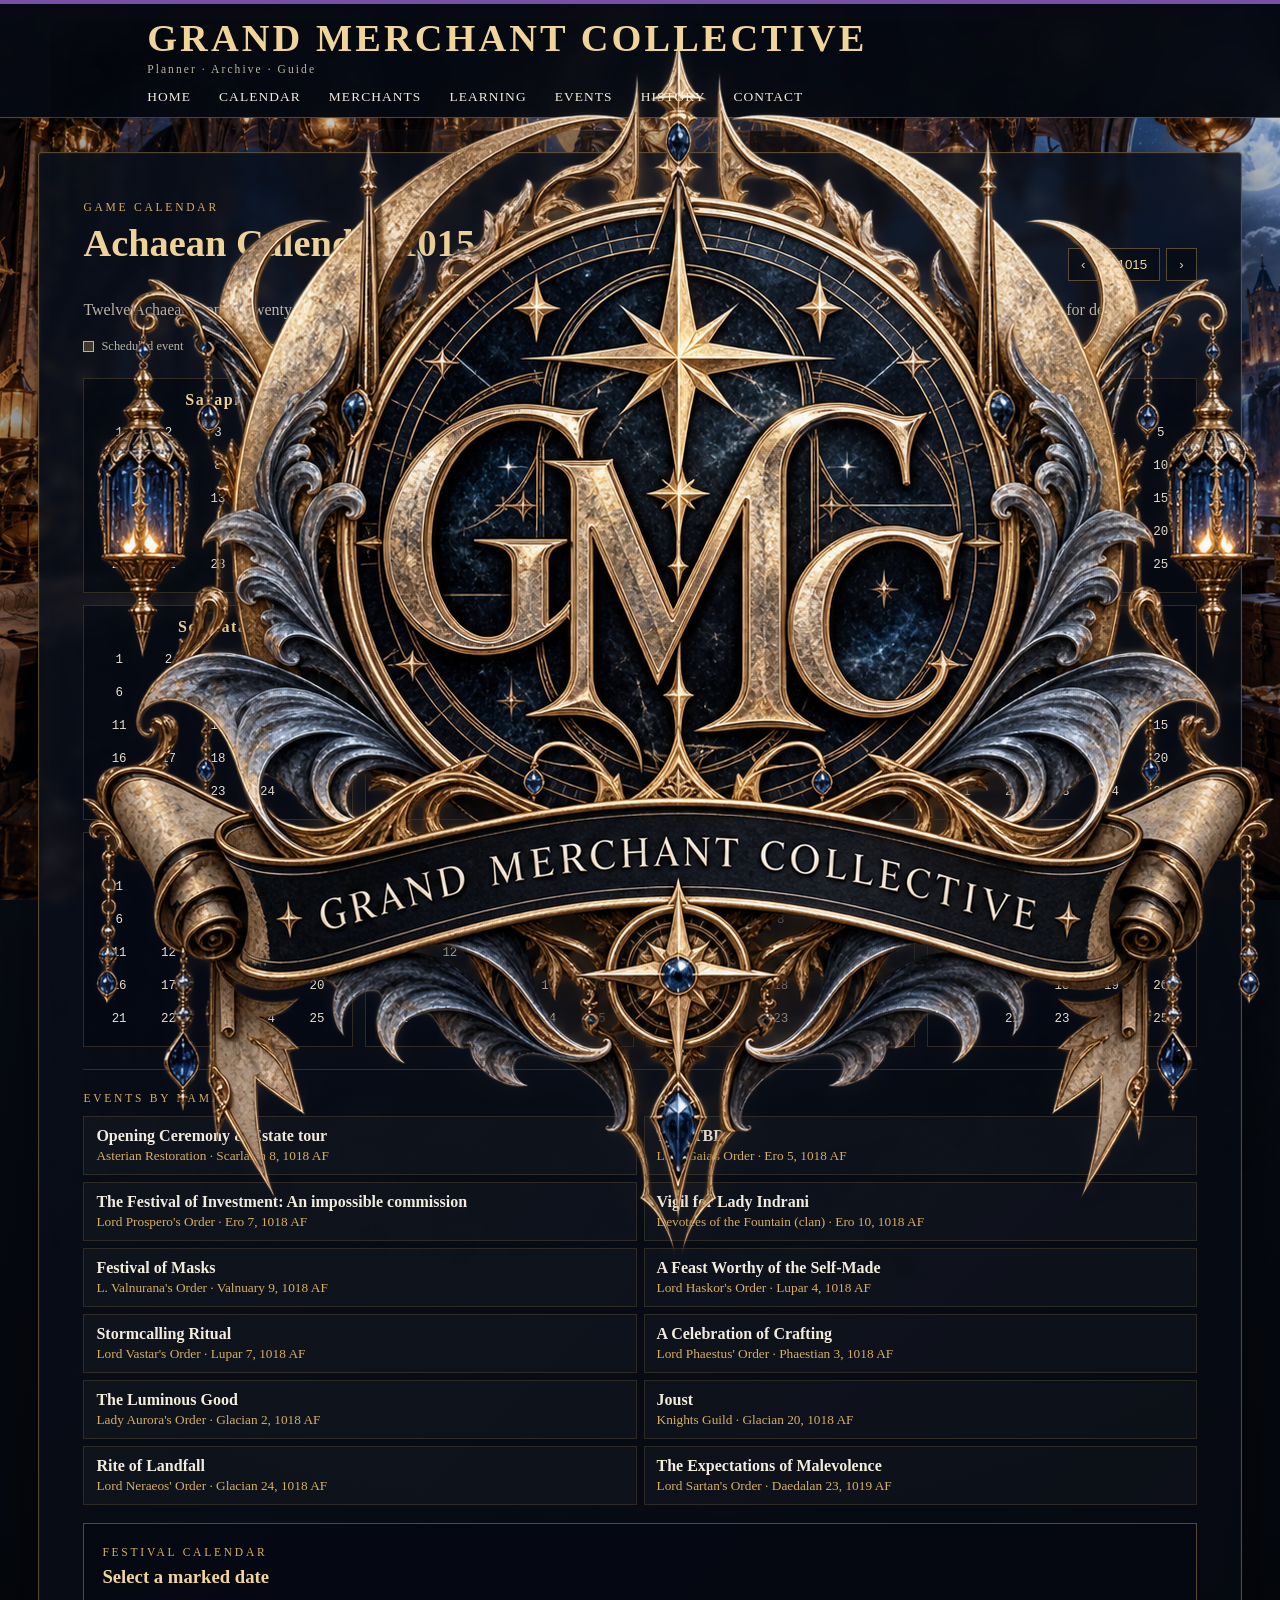
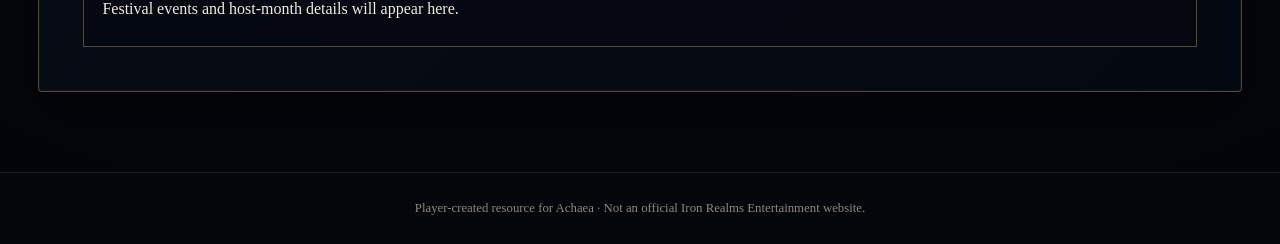
==== calendar.html @ 4d0248bd "Use rendered GMC crest in Calendar masthead" ====
<!doctype html><html lang="en"><head><meta charset="utf-8"><meta name="viewport" content="width=device-width,initial-scale=1"><title>Achaean Calendar · Grand Merchant Collective</title><link rel="stylesheet" href="styles.css"></head><body><header class="site-header inner-header">
  <a class="header-crest" href="index.html" aria-label="Grand Merchant Collective home"><img src="grand-merchant-collective-crest.png" alt="Grand Merchant Collective crest"></a>
  <div class="brand"><span class="eyebrow">ACHAEA</span><h1>Grand Merchant Collective</h1><p class="page-subtitle">Planner · Archive · Guide</p></div>
  <nav><a href="index.html">Home</a><a href="calendar.html">Calendar</a><a href="merchants.html">Merchants</a><a href="index.html#learning">Learning</a><a href="index.html#events">Events</a><a href="index.html#history">History</a><a href="index.html#contact">Contact</a></nav>
</header><main><section id="calendar" class="panel section calendar-section">
 <div class="section-head">
  <div><span class="kicker">Game Calendar</span><h2>Achaean Calendar <span id="yearLabel">1015 AF</span></h2></div>
  <div class="year-controls"><button id="prevYear">‹</button><button id="todayYear">1015</button><button id="nextYear">›</button></div>
 </div>
 <p class="lede">Twelve Achaean months, twenty-five days each. Asterian Festival dates supplied from the public festival calendar are marked below. Click a marked day for details.</p>
 <div class="calendar-legend"><span><i class="legend-dot scheduled"></i> Scheduled event</span><span><i class="legend-dot host"></i> Festival host period</span></div><div id="calendarGrid" class="calendar-grid"></div><div class="event-index-wrap"><span class="kicker">Events by Name</span><div id="eventIndex" class="event-index"></div></div><div id="calendarDetails" class="calendar-details"><span class="kicker">Festival Calendar</span><h3>Select a marked date</h3><p>Festival events and host-month details will appear here.</p></div>
</section></main><footer>Player-created resource for Achaea · Not an official Iron Realms Entertainment website.</footer><script src="app.js"></script></body></html>
---- styles.css ----
:root{--ink:#070b12;--panel:rgba(6,10,18,.79);--panel2:rgba(10,16,28,.88);--gold:#d9ae62;--gold2:#f0d49a;--ivory:#f3ecdd;--muted:#bdb5a6;--line:rgba(217,174,98,.38)}
*{box-sizing:border-box}html{scroll-behavior:smooth}body{margin:0;color:var(--ivory);font-family:Georgia,"Times New Roman",serif;background:#050911 radial-gradient(circle at 50% 12%,#17284a 0,#070b12 55%,#03050a 100%);min-height:100vh}
body:before{content:"";position:fixed;inset:0;background:linear-gradient(rgba(2,5,10,.16),rgba(2,5,10,.54)),url("Prospero-shrine.png") center/cover no-repeat;z-index:-2}
.site-header{position:sticky;top:0;z-index:20;padding:20px clamp(18px,5vw,72px) 12px;background:linear-gradient(#060a12f2,#060a12d9);border-bottom:1px solid var(--line);backdrop-filter:blur(10px)}
.brand{text-align:center}.brand h1{margin:2px 0;color:var(--gold2);font-size:clamp(1.7rem,4vw,3rem);letter-spacing:.08em;text-transform:uppercase}.brand p{margin:0;color:var(--muted);letter-spacing:.18em}.eyebrow,.kicker{color:var(--gold);font-size:.72rem;letter-spacing:.24em;text-transform:uppercase}
nav{display:flex;justify-content:center;gap:clamp(10px,2.2vw,28px);flex-wrap:wrap;margin-top:16px}nav a{color:var(--ivory);text-decoration:none;font-size:.84rem;letter-spacing:.08em;text-transform:uppercase}nav a:hover{color:var(--gold2)}
main{width:min(1380px,94vw);margin:34px auto 80px}.hero,.two-col{display:grid;grid-template-columns:1.5fr .8fr;gap:22px;margin-bottom:22px}.two-col{grid-template-columns:1fr 1fr}
.panel{background:linear-gradient(135deg,var(--panel2),var(--panel));border:1px solid var(--line);box-shadow:0 20px 60px #0008,inset 0 0 0 1px #ffffff08;backdrop-filter:blur(5px);border-radius:4px}
.intro,.now,.section{padding:clamp(22px,4vw,44px)}h2{font-size:clamp(1.65rem,3vw,2.5rem);color:var(--gold2);margin:.35rem 0 1rem}h3{color:var(--gold2)}p{line-height:1.65}.lede,.note,.now small{color:var(--muted)}.actions{display:flex;gap:12px;flex-wrap:wrap;margin-top:24px}.button{padding:11px 17px;border:1px solid var(--gold);background:#b9893e22;color:var(--gold2);text-decoration:none;text-transform:uppercase;font-size:.75rem;letter-spacing:.12em}.button.ghost{background:transparent}.moon{display:flex;gap:10px;align-items:center;color:var(--gold2);font-size:1.25rem;margin:18px 0}
.section{margin-bottom:22px}.section-head{display:flex;align-items:end;justify-content:space-between;gap:20px}.year-controls{display:flex;gap:6px}.year-controls button{background:#080e18;border:1px solid var(--line);color:var(--gold2);padding:8px 12px;cursor:pointer}
.calendar-grid{display:grid;grid-template-columns:repeat(4,1fr);gap:12px;margin-top:24px}.month{background:#050912b8;border:1px solid #d9ae6233;padding:12px}.month h3{text-align:center;margin:0 0 10px;font-size:1rem;letter-spacing:.1em}.days{display:grid;grid-template-columns:repeat(5,1fr);gap:4px}.day{display:grid;place-items:center;min-height:29px;border:1px solid transparent;color:#e8e0d0;font-family:Consolas,monospace;font-size:.78rem}.day:hover{border-color:var(--line);background:#d9ae6215}
.link-grid,.scroll-groups{display:grid;grid-template-columns:repeat(2,1fr);gap:8px}.link-grid span,.scroll-groups span{padding:10px;border-left:2px solid var(--gold);background:#ffffff07}
.event-card{border-left:2px solid var(--gold);padding:12px 14px;background:#ffffff07;margin:10px 0}.event-card strong,.event-card span{display:block}.event-card span{color:var(--gold);font-size:.85rem;margin-top:4px}.event-card.muted{opacity:.7}
.member-placeholder{display:flex;gap:20px;align-items:center;margin-top:22px}.portrait-placeholder,.merchant-portrait{width:120px;aspect-ratio:1;border:1px solid var(--line);background:#03060c}.merchant-portrait{object-fit:cover;object-position:center top;display:block}.contact{text-align:center}footer{text-align:center;padding:28px;color:#8f897d;background:#03060b;border-top:1px solid #d9ae6222;font-size:.8rem}
@media(max-width:900px){.hero,.two-col{grid-template-columns:1fr}.calendar-grid{grid-template-columns:repeat(2,1fr)}.site-header{position:relative}}
@media(max-width:560px){.calendar-grid{grid-template-columns:1fr}.link-grid,.scroll-groups{grid-template-columns:1fr}.member-placeholder{align-items:flex-start}.brand h1{letter-spacing:.03em}}

.time-stack{display:grid;gap:8px;margin:16px 0}.time-stack div{display:flex;justify-content:space-between;gap:18px;border-bottom:1px solid #d9ae6224;padding:7px 0}.time-stack span,.timezone-label{color:var(--muted);font-size:.76rem;letter-spacing:.08em;text-transform:uppercase}.time-stack strong{font-family:Consolas,monospace;color:var(--gold2);font-size:.88rem}.timezone-label{display:block;margin:14px 0 6px}.now select{width:100%;padding:10px 12px;background:#080e18;color:var(--ivory);border:1px solid var(--line);font:inherit}.month-link{display:flex;justify-content:space-between;gap:12px;align-items:center;margin:14px 0;padding:12px 14px;border:1px solid var(--line);background:#d9ae620c;color:var(--ivory);text-decoration:none}.month-link strong{color:var(--gold2)}.calendar-section{scroll-margin-top:170px}

.day.event-day{border-color:var(--gold);background:#d9ae6226;color:var(--gold2);cursor:pointer;font-weight:700}.day.host-day{box-shadow:inset 0 -2px 0 #d9ae6270}.day.event-day:hover,.day.event-day:focus{background:#d9ae6242;outline:none}.calendar-details{margin-top:18px;padding:18px;border:1px solid var(--line);background:#050912d9}.calendar-details h3{margin:.35rem 0 .55rem}.calendar-details p{margin:.35rem 0}.calendar-details .detail-date{color:var(--gold);font-size:.85rem;letter-spacing:.06em}.calendar-details ul{margin:.7rem 0 0;padding-left:20px;line-height:1.6}

.mini-calendar-link{padding:9px 11px;justify-content:flex-start;gap:14px}.mini-month{width:76px;min-width:76px;border:1px solid var(--line);background:#050912;display:grid;grid-template-columns:1fr 1fr;overflow:hidden}.mini-month b{grid-column:1/-1;background:#d9ae6222;color:var(--gold2);font-size:.62rem;letter-spacing:.1em;text-align:center;padding:4px}.mini-month i{font-style:normal;font:700 1.35rem/1.7 Georgia,serif;text-align:center;color:var(--ivory)}.mini-month em{font-style:normal;font-size:.55rem;color:var(--muted);align-self:center}.calendar-legend{display:flex;gap:18px;flex-wrap:wrap;margin-top:16px;color:var(--muted);font-size:.78rem}.calendar-legend span{display:flex;align-items:center;gap:7px}.legend-dot{width:11px;height:11px;border:1px solid var(--line);display:inline-block}.legend-dot.scheduled{background:#d9ae6242;border-color:var(--gold)}.legend-dot.host{border-bottom:3px solid #d9ae62}
.day.event-day{position:relative}.day.event-day:after{content:"";position:absolute;right:2px;top:2px;width:5px;height:5px;border-radius:50%;background:var(--gold2)}

.event-index-wrap{margin-top:22px;padding-top:18px;border-top:1px solid #d9ae6233}.event-index{display:grid;grid-template-columns:repeat(2,minmax(0,1fr));gap:7px;margin-top:10px}.event-index button{appearance:none;text-align:left;background:#ffffff07;border:1px solid #d9ae6228;color:var(--ivory);padding:10px 12px;font:inherit;cursor:pointer}.event-index button:hover,.event-index button:focus{border-color:var(--gold);background:#d9ae6218;outline:none}.event-index small{display:block;color:var(--gold);margin-top:3px}.day.selected-day{outline:2px solid var(--gold2);outline-offset:1px;background:#d9ae6250}@media(max-width:560px){.event-index{grid-template-columns:1fr}}

.merchant-roster{display:grid;grid-template-columns:repeat(3,minmax(0,1fr));gap:7px 18px;margin-top:16px}.merchant-name{padding:7px 0;border-bottom:1px solid #d9ae621f;color:var(--ivory)}@media(max-width:760px){.merchant-roster{grid-template-columns:repeat(2,minmax(0,1fr))}}@media(max-width:480px){.merchant-roster{grid-template-columns:1fr}}

.merchant-directory{display:grid;grid-template-columns:repeat(2,minmax(0,1fr));gap:14px 18px;margin-top:18px}.merchant-card{display:grid;grid-template-columns:76px 1fr;align-items:center;gap:14px;min-height:92px;padding:8px;border:1px solid #d9ae6228;background:#05091280}.merchant-card img,.headshot-placeholder{width:76px;height:76px;object-fit:cover;border:1px solid #d9ae6255;background:#0a0f19}.headshot-placeholder{display:grid;place-items:center}.headshot-placeholder span{font-size:.62rem;letter-spacing:.08em;text-transform:uppercase;color:var(--muted)}.merchant-card h3{margin:0;font-size:1rem;font-weight:500;color:var(--ivory)}@media(max-width:650px){.merchant-directory{grid-template-columns:1fr}}

.home-icon-link{display:flex;align-items:center;gap:14px;margin-top:14px;padding:10px 12px;border:1px solid var(--line);background:#050912a8;color:var(--ivory);text-decoration:none}.home-icon-link:hover,.home-icon-link:focus{border-color:var(--gold);background:#d9ae6214;outline:none}.home-icon-link>span:last-child{display:grid;gap:2px}.home-icon-link strong{color:var(--gold2);font-family:Georgia,serif}.home-icon-link small{color:var(--muted)}.calendar-glyph{width:48px;height:48px;display:grid;place-items:center;border:1px solid var(--gold);position:relative;font-family:Georgia,serif;font-size:1.35rem}.calendar-glyph b{position:absolute;left:0;right:0;top:0;height:10px;border-bottom:1px solid var(--gold);background:#d9ae6220}.calendar-glyph i{font-style:normal;padding-top:7px}.merchant-crest{width:48px;height:48px;display:grid;place-items:center;border:1px solid var(--gold);clip-path:polygon(50% 0,92% 18%,84% 74%,50% 100%,16% 74%,8% 18%);font:700 .68rem Georgia,serif;color:var(--gold2);letter-spacing:.06em}

/* Shared stationary site masthead */
.site-header{position:sticky;top:0;z-index:100;min-height:154px;display:grid;grid-template-columns:110px 1fr 110px;grid-template-areas:"crest brand spacer" "nav nav nav";align-items:center;padding:12px clamp(18px,4vw,64px) 10px;background:#060a12f5;border-top:4px solid #7650a6;border-bottom:1px solid var(--line);backdrop-filter:blur(12px)}
.header-crest{grid-area:crest;width:94px;height:94px;display:grid;place-items:center;text-decoration:none;justify-self:start}.header-crest .merchant-crest{width:86px;height:86px;font-size:.9rem}
.site-header .brand{grid-area:brand}.site-header nav{grid-area:nav;margin-top:8px}
@media(max-width:700px){.site-header{position:sticky;grid-template-columns:64px 1fr;grid-template-areas:"crest brand" "nav nav";min-height:auto;padding:8px 12px}.header-crest{width:58px;height:58px}.header-crest .merchant-crest{width:54px;height:54px}.brand h1{font-size:clamp(1.15rem,5vw,1.7rem)}.brand p{font-size:.7rem}.site-header nav{gap:8px 14px;max-height:58px;overflow:auto}}

/* Landing page is intentionally cinematic; inner pages use the compact crest masthead. */
.landing-header{position:relative;z-index:20;min-height:420px;padding:44px clamp(22px,6vw,90px) 24px;display:flex;flex-direction:column;justify-content:flex-end;background:linear-gradient(90deg,#030711d9 0%,#07101db8 44%,#07101d45 75%),url("grand-merchant-collective-hero.png") center/cover no-repeat;border-top:4px solid #7650a6;border-bottom:1px solid var(--line)}
.landing-identity{max-width:720px;margin-left:auto;margin-right:auto;text-align:center;padding:24px 32px;background:#04091499;border:1px solid #d9ae6230;backdrop-filter:blur(3px)}
.landing-identity h1{margin:.15rem 0;color:var(--gold2);font-size:clamp(2.2rem,5vw,4.7rem);line-height:.95;letter-spacing:.075em;text-transform:uppercase}.landing-identity p{margin:.7rem 0 0;color:var(--muted);letter-spacing:.2em}
.landing-header nav{margin-top:26px;padding:12px;background:#030711c9;border-top:1px solid #d9ae6230;border-bottom:1px solid #d9ae6230}
.inner-header{grid-template-columns:96px minmax(0,1fr);grid-template-areas:"crest brand" "crest nav";min-height:118px;padding:10px clamp(18px,4vw,64px)}
.inner-header .header-crest{width:82px;height:82px}.inner-header .header-crest .merchant-crest{width:76px;height:76px}.inner-header .brand{text-align:left}.inner-header .brand h1{font-size:clamp(1.55rem,3vw,2.45rem);margin:0}.inner-header .brand .eyebrow{display:none}.inner-header .page-subtitle{font-size:.72rem}.inner-header nav{justify-content:flex-start;margin-top:7px}
@media(max-width:700px){.landing-header{min-height:330px;padding:24px 14px 16px}.landing-identity{padding:18px 14px}.landing-header nav{gap:8px 14px}.inner-header{grid-template-columns:62px 1fr;grid-template-areas:"crest brand" "nav nav"}.inner-header .header-crest{width:58px;height:58px}.inner-header .header-crest .merchant-crest{width:54px;height:54px}.inner-header .brand h1{font-size:1.25rem}}
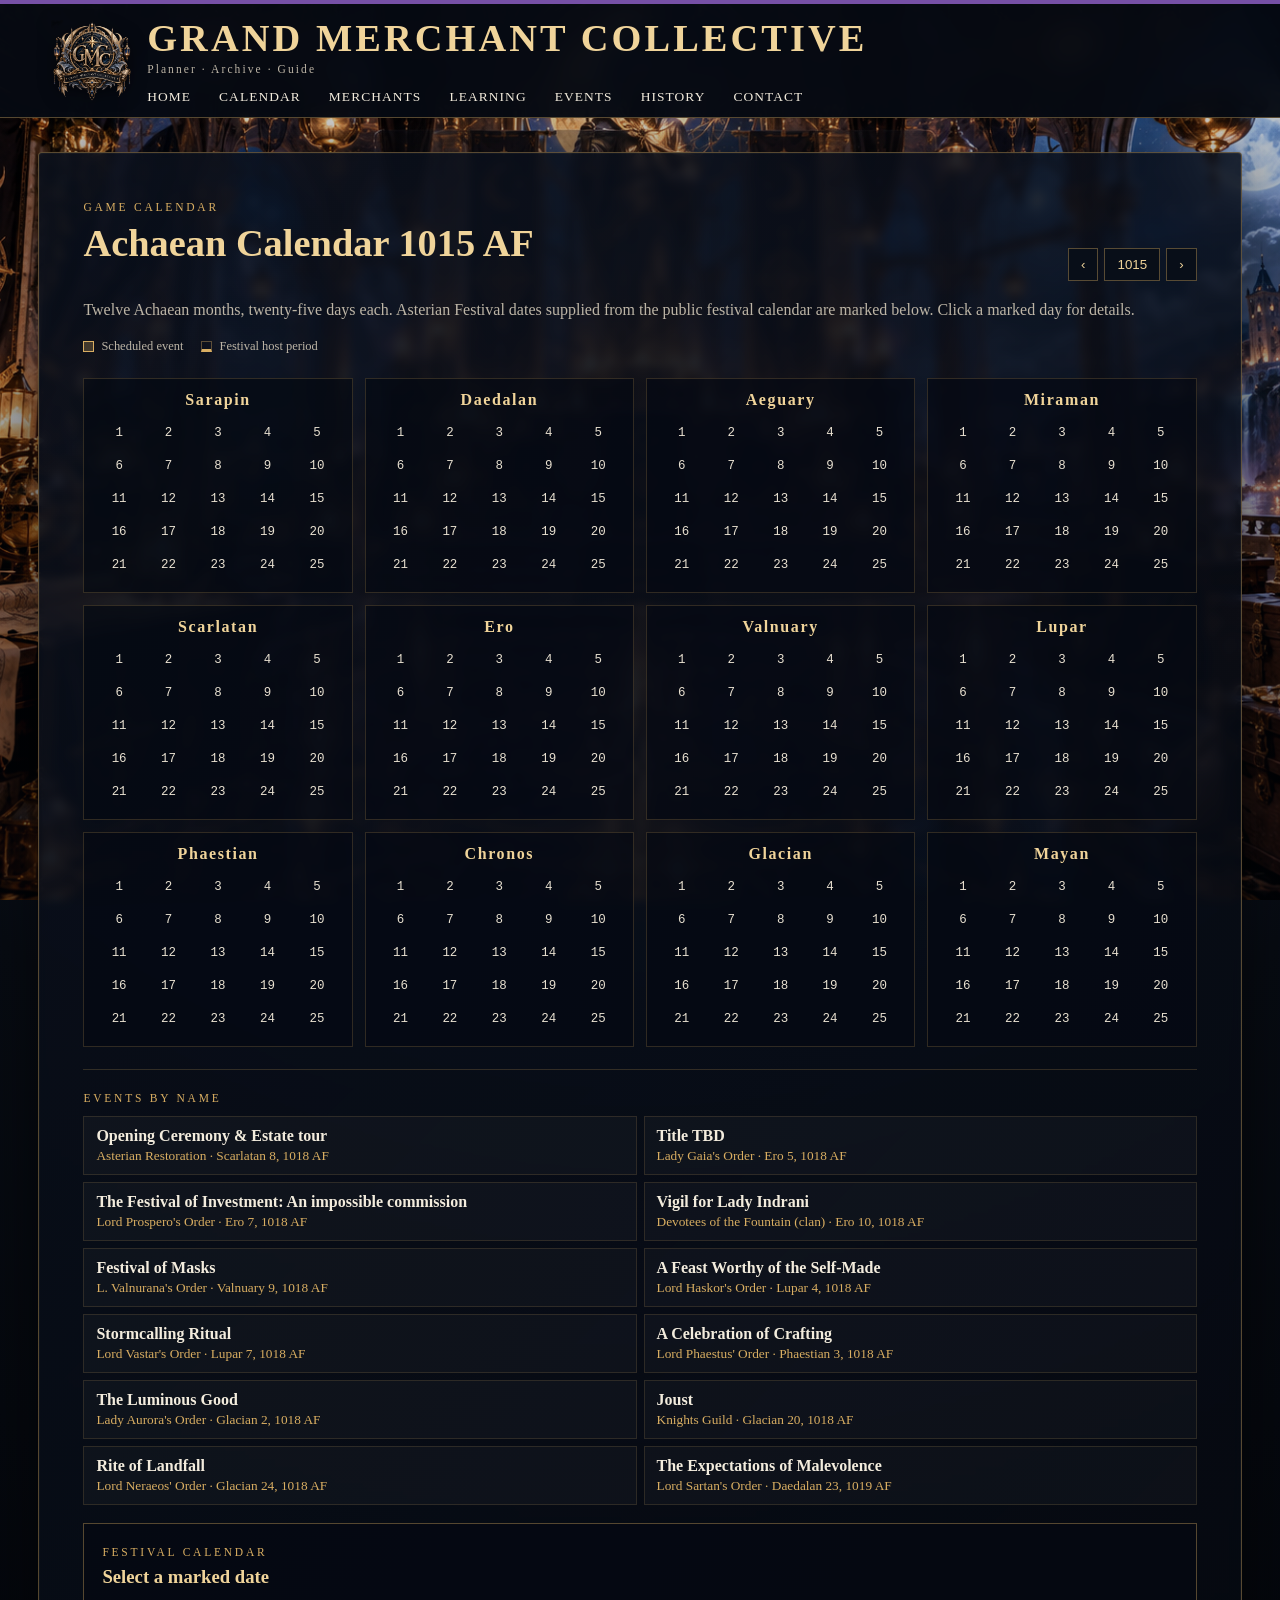
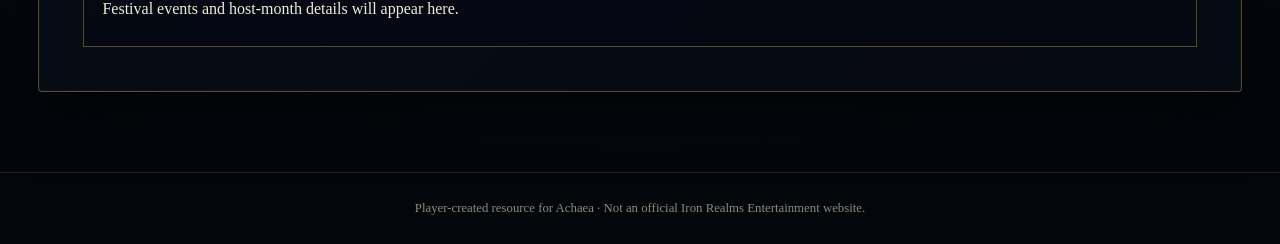
==== commit 82f418b7: "Link calendar navigation to history" ====
--- a/calendar.html
+++ b/calendar.html
@@ -1,7 +1,7 @@
 <!doctype html><html lang="en"><head><meta charset="utf-8"><meta name="viewport" content="width=device-width,initial-scale=1"><title>Achaean Calendar · Grand Merchant Collective</title><link rel="stylesheet" href="styles.css"></head><body><header class="site-header inner-header">
   <a class="header-crest" href="index.html" aria-label="Grand Merchant Collective home"><img src="grand-merchant-collective-crest.png" alt="Grand Merchant Collective crest"></a>
   <div class="brand"><span class="eyebrow">ACHAEA</span><h1>Grand Merchant Collective</h1><p class="page-subtitle">Planner · Archive · Guide</p></div>
-  <nav><a href="index.html">Home</a><a href="calendar.html">Calendar</a><a href="merchants.html">Merchants</a><a href="index.html#learning">Learning</a><a href="index.html#events">Events</a><a href="index.html#history">History</a><a href="index.html#contact">Contact</a></nav>
+  <nav><a href="index.html">Home</a><a href="calendar.html">Calendar</a><a href="merchants.html">Merchants</a><a href="index.html#learning">Learning</a><a href="index.html#events">Events</a><a href="history.html">History</a><a href="index.html#contact">Contact</a></nav>
 </header><main><section id="calendar" class="panel section calendar-section">
  <div class="section-head">
   <div><span class="kicker">Game Calendar</span><h2>Achaean Calendar <span id="yearLabel">1015 AF</span></h2></div>
--- a/styles.css
+++ b/styles.css
@@ -44,3 +44,47 @@
 .inner-header{grid-template-columns:96px minmax(0,1fr);grid-template-areas:"crest brand" "crest nav";min-height:118px;padding:10px clamp(18px,4vw,64px)}
 .inner-header .header-crest{width:82px;height:82px}.inner-header .header-crest .merchant-crest{width:76px;height:76px}.inner-header .brand{text-align:left}.inner-header .brand h1{font-size:clamp(1.55rem,3vw,2.45rem);margin:0}.inner-header .brand .eyebrow{display:none}.inner-header .page-subtitle{font-size:.72rem}.inner-header nav{justify-content:flex-start;margin-top:7px}
 @media(max-width:700px){.landing-header{min-height:330px;padding:24px 14px 16px}.landing-identity{padding:18px 14px}.landing-header nav{gap:8px 14px}.inner-header{grid-template-columns:62px 1fr;grid-template-areas:"crest brand" "nav nav"}.inner-header .header-crest{width:58px;height:58px}.inner-header .header-crest .merchant-crest{width:54px;height:54px}.inner-header .brand h1{font-size:1.25rem}}
+
+.header-crest img{display:block;width:100%;height:100%;object-fit:contain;filter:drop-shadow(0 2px 8px #0009)}
+.inner-header .header-crest{overflow:visible}
+
+/* Exact rendered landing artwork: no duplicate title or dark overlay. */
+.landing-header{position:relative;z-index:20;min-height:0;padding:0;display:block;background:#030711;border:0}
+.landing-art{position:relative;width:100%;max-width:1680px;margin:0 auto}
+.landing-art>img{display:block;width:100%;height:auto}
+.landing-hotspots{position:absolute;left:3.7%;right:3.7%;bottom:4.5%;height:19.5%;display:grid;grid-template-columns:repeat(6,1fr);gap:1.1%;margin:0;padding:0;background:none;border:0}
+.landing-hotspots a{display:block;width:100%;height:100%;border:1px solid transparent;text-decoration:none}
+.landing-hotspots a:hover,.landing-hotspots a:focus{border-color:#f0d49a99;background:#d9ae620d;outline:none;box-shadow:inset 0 0 22px #d9ae6214}
+@media(max-width:700px){.landing-header{padding:0;min-height:0}.landing-hotspots{left:3.5%;right:3.5%;bottom:4%;height:20%;gap:.7%}}
+
+
+/* Prospero's Crucible event planner */
+.crucible-page{width:min(1220px,94vw)}
+.crucible-hero{padding:clamp(28px,5vw,58px);text-align:center;overflow:hidden;position:relative}
+.crucible-hero:before{content:"";position:absolute;inset:0;background:radial-gradient(circle at 50% 0,#d9ae621b,transparent 55%);pointer-events:none}
+.crucible-hero>*{position:relative}.crucible-hero h2{font-size:clamp(2.6rem,7vw,5.6rem);line-height:.9;letter-spacing:.055em;text-transform:uppercase;margin:.3rem 0;color:var(--gold2)}
+.crucible-subtitle{text-transform:uppercase;letter-spacing:.22em;color:var(--gold);font-size:.85rem}.crucible-motto{display:flex;justify-content:center;align-items:center;gap:12px;flex-wrap:wrap;margin:22px 0;text-transform:uppercase;letter-spacing:.16em}.crucible-motto i{font-style:normal;color:var(--gold)}
+.status-row{display:flex;justify-content:center;gap:8px;flex-wrap:wrap;margin-top:22px}.status{display:inline-block;padding:5px 9px;border:1px solid var(--line);font-size:.66rem;letter-spacing:.09em;text-transform:uppercase}.status.confirmed{color:#f0d49a;background:#d9ae6214}.status.planning{color:#ddd3be;background:#ffffff08}.status.future{color:#aaa293;background:#050912}
+.crucible-current,.trade-row{display:grid;grid-template-columns:minmax(220px,.72fr) minmax(0,1.28fr);gap:18px;align-items:stretch;margin:22px 0}.trade-row:nth-of-type(even){grid-template-columns:minmax(0,1.28fr) minmax(220px,.72fr)}
+.trade-banner,.trade-detail{border:1px solid var(--line);background:linear-gradient(135deg,#0a111eeb,#050912e8);min-width:0}
+.trade-banner{display:flex;align-items:center;gap:20px;padding:24px;position:relative;overflow:hidden}.trade-banner:after{content:"";position:absolute;inset:0;background:linear-gradient(135deg,#d9ae6212,transparent 62%);pointer-events:none}.trade-emblem{width:88px;height:110px;display:grid;place-items:center;flex:0 0 auto;border:1px solid #f0d49a70;background:#6d1c1c;color:#f4d792;font-size:2.5rem;clip-path:polygon(10% 0,90% 0,90% 78%,50% 100%,10% 78%);box-shadow:inset 0 0 0 5px #0002}.beverages .trade-emblem{background:#0b5c61}.tailoring .trade-emblem{background:#163f78}.jewellery .trade-emblem{background:#473466}.furnishing .trade-emblem{background:#6b3b19}.artistry .trade-emblem{background:#14516b}.trade-name{display:grid;gap:4px;position:relative}.trade-name span{font-size:.68rem;letter-spacing:.16em;text-transform:uppercase;color:var(--muted)}.trade-name strong{font-size:clamp(1.45rem,3vw,2.35rem);color:var(--gold2);text-transform:uppercase;letter-spacing:.04em}
+.trade-detail{padding:clamp(20px,4vw,34px)}.trade-detail h3{font-size:clamp(1.4rem,2.6vw,2rem);margin:.55rem 0;color:var(--gold2)}.trade-detail p{margin:.6rem 0}.course-strip,.category-chips{display:flex;gap:8px;flex-wrap:wrap;margin:14px 0}.course-strip span,.category-chips span{padding:7px 11px;border:1px solid #d9ae6240;background:#d9ae620b;color:var(--gold2);font-size:.8rem}.mini-grid{display:grid;grid-template-columns:1fr 1fr;gap:12px;margin-top:18px}.mini-grid>div{border-top:1px solid var(--line);padding-top:12px}.mini-grid small,.golden-prize small{display:block;color:var(--muted);text-transform:uppercase;letter-spacing:.1em}.mini-grid strong{display:block;color:var(--gold2);margin:.35rem 0}
+.crucible-divider{display:flex;align-items:center;gap:18px;margin:34px 0;color:var(--gold2);text-transform:uppercase;letter-spacing:.16em}.crucible-divider:before,.crucible-divider:after{content:"";height:1px;background:var(--line);flex:1}
+.crucible-support{margin-top:34px}.golden-table-card{border-color:#d9ae6275}.golden-prize{padding:18px;margin:18px 0;border:1px solid var(--gold);background:#d9ae620c;text-align:center}.golden-prize strong{display:block;color:var(--gold2);font-size:1.55rem;margin-top:4px;text-transform:uppercase;letter-spacing:.06em}
+.planner-board{margin-top:0}.planner-grid{display:grid;grid-template-columns:repeat(4,1fr);gap:12px;margin-top:18px}.planner-grid>div{padding:18px;background:#050912a8;border:1px solid #d9ae622b}.planner-grid b{width:32px;height:32px;display:grid;place-items:center;border:1px solid var(--gold);color:var(--gold2);margin-bottom:12px}.planner-grid strong{color:var(--gold2);font-size:1.05rem}.planner-grid p{color:var(--muted);font-size:.9rem}.planner-notes{margin-top:18px;border-top:1px solid var(--line);padding-top:10px}.planner-notes p{margin:.55rem 0}
+@media(max-width:760px){.crucible-current,.trade-row,.trade-row:nth-of-type(even){grid-template-columns:1fr}.trade-banner.right{grid-row:1}.mini-grid,.planner-grid{grid-template-columns:1fr}.trade-emblem{width:68px;height:86px;font-size:2rem}.crucible-motto{gap:8px}.crucible-page{width:min(96vw,1220px)}}
+
+
+/* News-derived Collective history */
+.history-page{width:min(1220px,94vw)}
+.history-hero{padding:clamp(28px,5vw,54px);position:relative;overflow:hidden}
+.history-hero:after{content:"";position:absolute;right:-70px;top:-90px;width:280px;height:280px;border:1px solid #d9ae6222;transform:rotate(45deg);pointer-events:none}
+.history-hero h2{max-width:900px;font-size:clamp(2rem,5vw,4rem);line-height:1.02}
+.archive-stats{display:grid;grid-template-columns:repeat(3,1fr);gap:10px;margin-top:24px}.archive-stats div{padding:16px;border:1px solid #d9ae6230;background:#0509129a}.archive-stats strong{display:block;color:var(--gold2);font-size:1.35rem}.archive-stats span{display:block;color:var(--muted);font-size:.78rem;margin-top:4px}.archive-caution{color:var(--muted);font-size:.86rem;margin-bottom:0}
+.leadership-section{margin-top:22px}.leader-line{display:grid;grid-template-columns:1fr auto 1fr auto 1fr;gap:12px;align-items:stretch}.leader-card{border:1px solid #d9ae6235;background:#050912b8;padding:18px}.leader-card h3{font-size:1.35rem;margin:.45rem 0}.leader-card p{font-size:.9rem}.leader-card small{color:var(--gold);line-height:1.45}.leader-years{color:var(--muted);font-size:.72rem;text-transform:uppercase;letter-spacing:.09em}.leader-arrow{display:grid;place-items:center;color:var(--gold);font-size:1.5rem}
+.history-key{display:flex;gap:7px;flex-wrap:wrap;margin:22px 0}.history-chip,.history-type{padding:5px 8px;border:1px solid var(--line);font-size:.65rem;letter-spacing:.08em;text-transform:uppercase}.history-chip.leadership,.history-entry.leadership .history-type{border-color:#e8c77799;color:#f0d49a}.history-chip.office,.history-entry.office .history-type{border-color:#7ea1c999;color:#b8d2ed}.history-chip.structure,.history-entry.structure .history-type{border-color:#9a8bb899;color:#c9bce0}.history-chip.place,.history-entry.place .history-type{border-color:#799c7e99;color:#b9d5bc}.history-chip.patron,.history-entry.patron .history-type{border-color:#b58c5c99;color:#e3bd86}.history-chip.event,.history-entry.event .history-type{border-color:#a7797999;color:#ddb3b3}
+.history-timeline{position:relative;margin:18px 0 34px}.history-timeline:before{content:"";position:absolute;left:128px;top:0;bottom:0;width:1px;background:linear-gradient(var(--gold),#d9ae6220)}
+.history-entry{display:grid;grid-template-columns:108px 1fr;gap:42px;position:relative;margin:0 0 16px}.history-entry:before{content:"";position:absolute;left:123px;top:29px;width:11px;height:11px;border-radius:50%;background:#080d16;border:2px solid var(--gold)}
+.history-date{padding:21px 0 0;text-align:right;color:var(--gold2);font-weight:700;letter-spacing:.04em}.history-body{padding:18px 20px;border:1px solid #d9ae622d;background:linear-gradient(135deg,#0a111eda,#050912df)}.history-body h3{margin:.55rem 0 .35rem;font-size:1.35rem}.history-body p{margin:.45rem 0;font-size:.93rem}.news-ref{margin-top:12px;color:var(--gold);font-size:.74rem;letter-spacing:.05em}
+.office-ledger,.source-ledger{margin-top:22px}.office-grid{display:grid;grid-template-columns:repeat(2,1fr);gap:12px;margin-top:18px}.office-grid>div{padding:16px;border:1px solid #d9ae6228;background:#05091299}.office-grid strong{display:block;color:var(--gold2);margin-bottom:9px}.office-grid span{display:block;color:var(--muted);font-size:.86rem;line-height:1.45;padding:4px 0;border-bottom:1px solid #ffffff0a}.coverage-ranges{display:flex;gap:8px;flex-wrap:wrap;margin-top:18px}.coverage-ranges span{padding:8px 12px;border:1px solid var(--line);color:var(--gold2);background:#050912}.coverage-ranges .coverage-gap{border-color:#8f6d6d;color:#c8aaaa}
+@media(max-width:820px){.leader-line{grid-template-columns:1fr}.leader-arrow{transform:rotate(90deg);min-height:20px}.archive-stats{grid-template-columns:1fr}.office-grid{grid-template-columns:1fr}.history-timeline:before{left:18px}.history-entry{grid-template-columns:1fr;gap:7px;padding-left:42px}.history-entry:before{left:13px;top:42px}.history-date{text-align:left;padding:0;color:var(--gold)}}
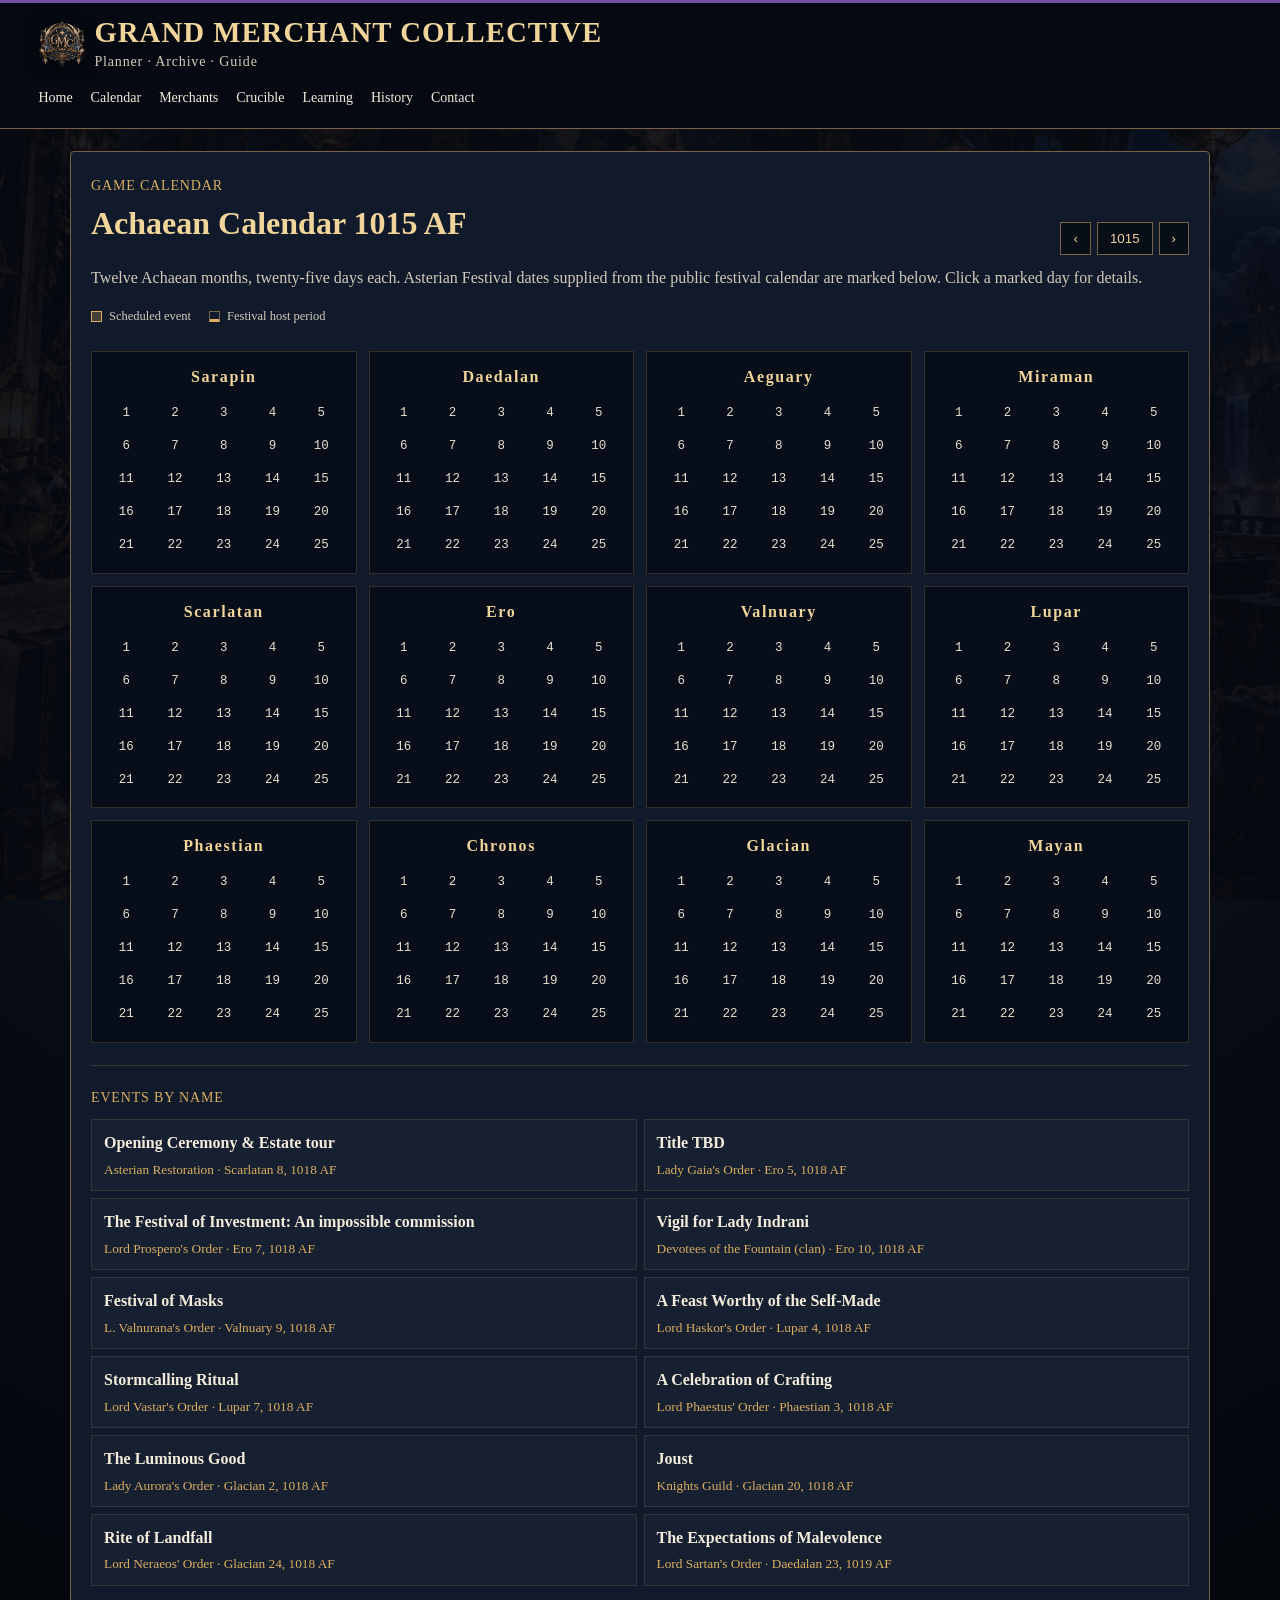
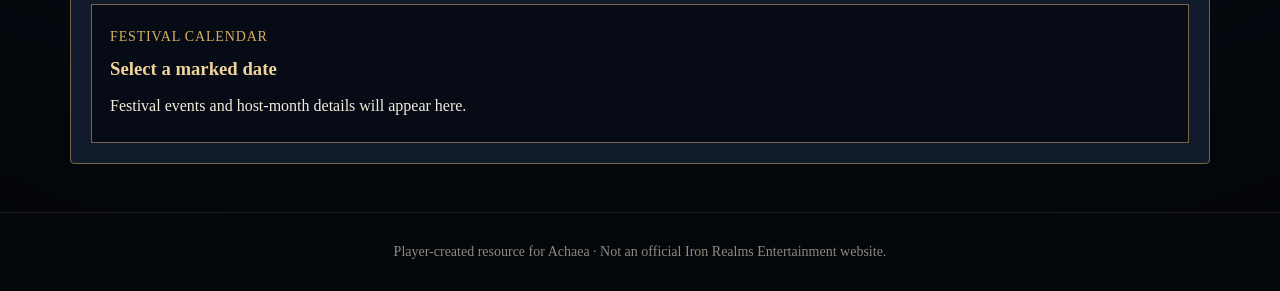
==== commit b4d06270: "Refine Merchant layout and foreground Crucible event details: calendar.html" ====
--- a/calendar.html
+++ b/calendar.html
@@ -1,7 +1,7 @@
 <!doctype html><html lang="en"><head><meta charset="utf-8"><meta name="viewport" content="width=device-width,initial-scale=1"><title>Achaean Calendar · Grand Merchant Collective</title><link rel="stylesheet" href="styles.css"></head><body><header class="site-header inner-header">
   <a class="header-crest" href="index.html" aria-label="Grand Merchant Collective home"><img src="grand-merchant-collective-crest.png" alt="Grand Merchant Collective crest"></a>
   <div class="brand"><span class="eyebrow">ACHAEA</span><h1>Grand Merchant Collective</h1><p class="page-subtitle">Planner · Archive · Guide</p></div>
-  <nav><a href="index.html">Home</a><a href="calendar.html">Calendar</a><a href="merchants.html">Merchants</a><a href="index.html#learning">Learning</a><a href="index.html#events">Events</a><a href="history.html">History</a><a href="index.html#contact">Contact</a></nav>
+  <nav aria-label="Primary navigation"><a href="index.html">Home</a><a href="calendar.html">Calendar</a><a href="merchants.html">Merchants</a><a href="crucible.html">Crucible</a><a href="index.html#learning">Learning</a><a href="history.html">History</a><a href="index.html#contact">Contact</a></nav>
 </header><main><section id="calendar" class="panel section calendar-section">
  <div class="section-head">
   <div><span class="kicker">Game Calendar</span><h2>Achaean Calendar <span id="yearLabel">1015 AF</span></h2></div>
--- a/styles.css
+++ b/styles.css
@@ -88,3 +88,55 @@
 .history-date{padding:21px 0 0;text-align:right;color:var(--gold2);font-weight:700;letter-spacing:.04em}.history-body{padding:18px 20px;border:1px solid #d9ae622d;background:linear-gradient(135deg,#0a111eda,#050912df)}.history-body h3{margin:.55rem 0 .35rem;font-size:1.35rem}.history-body p{margin:.45rem 0;font-size:.93rem}.news-ref{margin-top:12px;color:var(--gold);font-size:.74rem;letter-spacing:.05em}
 .office-ledger,.source-ledger{margin-top:22px}.office-grid{display:grid;grid-template-columns:repeat(2,1fr);gap:12px;margin-top:18px}.office-grid>div{padding:16px;border:1px solid #d9ae6228;background:#05091299}.office-grid strong{display:block;color:var(--gold2);margin-bottom:9px}.office-grid span{display:block;color:var(--muted);font-size:.86rem;line-height:1.45;padding:4px 0;border-bottom:1px solid #ffffff0a}.coverage-ranges{display:flex;gap:8px;flex-wrap:wrap;margin-top:18px}.coverage-ranges span{padding:8px 12px;border:1px solid var(--line);color:var(--gold2);background:#050912}.coverage-ranges .coverage-gap{border-color:#8f6d6d;color:#c8aaaa}
 @media(max-width:820px){.leader-line{grid-template-columns:1fr}.leader-arrow{transform:rotate(90deg);min-height:20px}.archive-stats{grid-template-columns:1fr}.office-grid{grid-template-columns:1fr}.history-timeline:before{left:18px}.history-entry{grid-template-columns:1fr;gap:7px;padding-left:42px}.history-entry:before{left:13px;top:42px}.history-date{text-align:left;padding:0;color:var(--gold)}}
+
+/* Compact Merchant working reference: gold, purple and original artwork retained. */
+:root{--panel:#0b1220;--panel2:#101a2a;--muted:#d2cbbb;--line:#756447}
+body{font-size:1rem;line-height:1.6}
+body:before{background:linear-gradient(#050911e8,#050911ef),url("Prospero-shrine.png") center/cover no-repeat}
+a{color:var(--gold2);text-underline-offset:.2em}
+:focus-visible{outline:3px solid var(--gold2);outline-offset:4px}
+.site-header.inner-header{position:relative;min-height:0;grid-template-columns:56px minmax(0,1fr);grid-template-areas:"crest brand" "nav nav";padding:12px max(3vw,16px);border-top:3px solid #7650a6}
+.inner-header .header-crest{width:48px;height:48px}
+.inner-header .brand h1{font-size:clamp(1.2rem,2.4vw,1.8rem);line-height:1.25;letter-spacing:.035em}
+.inner-header .page-subtitle{font-size:.875rem;letter-spacing:.06em}
+.site-header nav{gap:4px 18px;margin-top:8px;max-height:none;overflow:visible}
+nav a{font-size:.875rem;letter-spacing:0;text-transform:none;padding:6px 0}
+main,.crucible-page{width:min(1140px,94vw);margin:22px auto 48px}
+.panel{background:var(--panel2);box-shadow:none;backdrop-filter:none}
+.intro,.now,.section,.trade-detail{padding:20px}
+h2{font-size:clamp(1.5rem,3vw,2rem);line-height:1.25;margin:.35rem 0 .75rem}
+p{margin:.65rem 0;line-height:1.6}
+.kicker,.eyebrow,.status,.trade-name span{font-size:.875rem;letter-spacing:.06em}
+.button{display:inline-flex;align-items:center;min-height:44px;padding:8px 14px;font-size:.875rem;letter-spacing:0;text-transform:none;background:#30271b}
+.actions{margin-top:16px}
+.featured-events>article{padding:0;margin:0}
+.featured-events .event-card{padding:12px;margin:12px 0;background:#0b1220}
+.event-card span,.time-stack span,.timezone-label,.calendar-details .detail-date{font-size:1rem}
+.now small,.home-icon-link small,.headshot-placeholder span,footer{font-size:.875rem}
+.crucible-hero{text-align:left;padding:20px}
+.crucible-hero:before{display:none}
+.crucible-hero h2{font-size:clamp(1.8rem,4vw,2.8rem);line-height:1.15;letter-spacing:.02em;text-transform:none}
+.crucible-subtitle{font-size:1rem;letter-spacing:.04em}
+.crucible-motto,.status-row{justify-content:flex-start;margin:12px 0;gap:8px}
+.event-shortcuts{justify-content:flex-start;margin-top:14px;border-top:1px solid var(--line);padding-top:8px}
+.crucible-current,.trade-row,.trade-row:nth-of-type(even){grid-template-columns:180px minmax(0,1fr);gap:12px;margin:16px 0}
+.trade-row .trade-banner{grid-column:1;grid-row:1}
+.trade-row .trade-detail{grid-column:2;grid-row:1}
+.trade-banner{flex-direction:column;align-items:flex-start;justify-content:center;padding:16px;gap:12px;background:#101a2a}
+.trade-banner:after{display:none}
+.trade-emblem{width:40px;height:44px;font-size:1.4rem;clip-path:none;box-shadow:none}
+.trade-name strong{font-size:1.2rem;letter-spacing:0;text-transform:none;overflow-wrap:anywhere}
+.trade-detail h3{font-size:1.5rem}
+.status.future{color:var(--muted)}
+.course-strip span,.category-chips span,.planner-grid p{font-size:1rem}
+.crucible-divider,.crucible-support{margin:20px 0}
+.planner-grid>div{padding:14px}.planner-grid b{margin-bottom:8px}
+.merchant-directory{grid-template-columns:repeat(3,minmax(0,1fr));gap:10px}
+.merchant-card{grid-template-columns:48px minmax(0,1fr);min-height:68px;padding:10px;gap:10px}
+.merchant-card img,.headshot-placeholder{width:48px;height:48px}
+.headshot-placeholder span{font-size:.75rem;letter-spacing:0;text-transform:none}
+.merchant-card h3{line-height:1.45;overflow-wrap:anywhere}
+section[id]{scroll-margin-top:16px}
+@media(max-width:900px){.merchant-directory{grid-template-columns:repeat(2,minmax(0,1fr))}.planner-grid{grid-template-columns:repeat(2,minmax(0,1fr))}}
+@media(max-width:600px){.merchant-directory,.planner-grid{grid-template-columns:1fr}.crucible-current,.trade-row,.trade-row:nth-of-type(even){grid-template-columns:1fr}.trade-row .trade-banner,.trade-row .trade-detail{grid-column:1;grid-row:auto}.trade-row .trade-banner{grid-row:1}.trade-banner{flex-direction:row;align-items:center;justify-content:flex-start}.mini-grid{grid-template-columns:1fr}.inner-header .brand h1{font-size:1.2rem}.crucible-motto{font-size:.875rem;letter-spacing:0}}
+@media(prefers-reduced-motion:reduce){html{scroll-behavior:auto}}
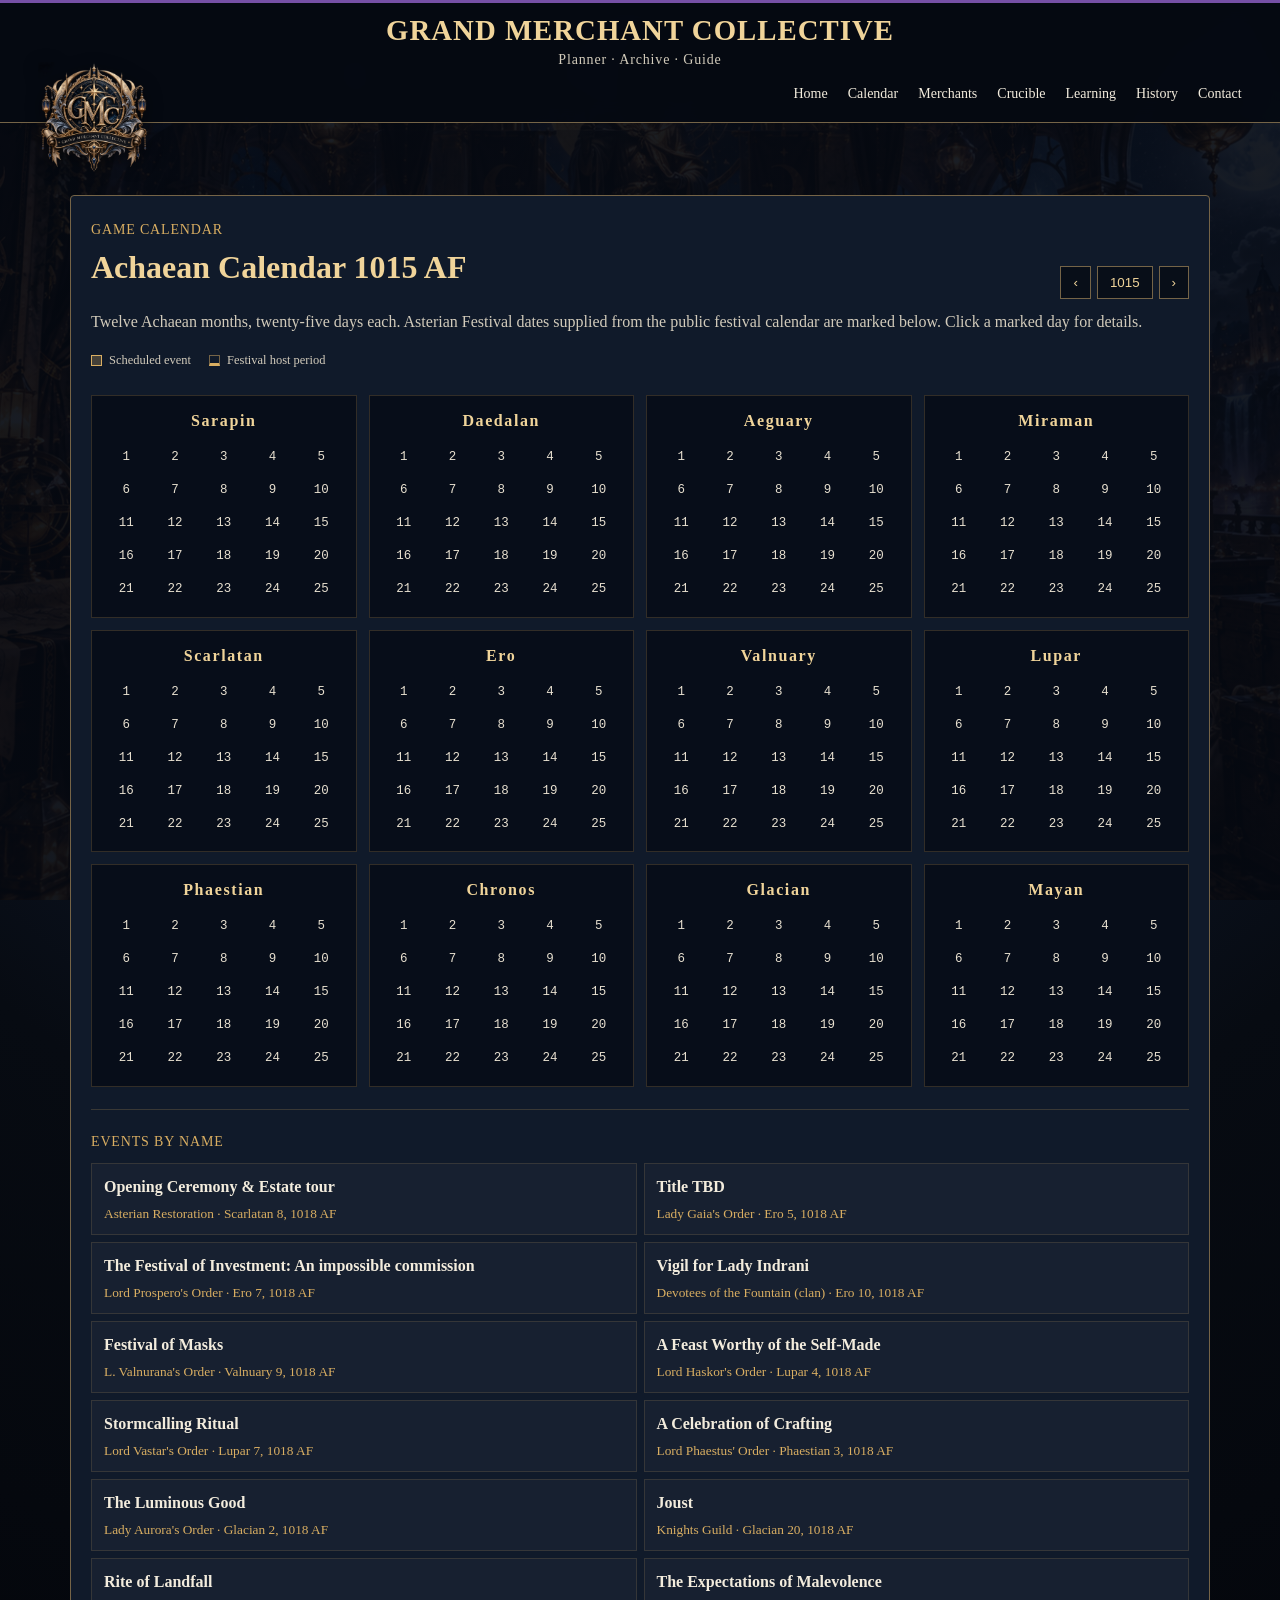
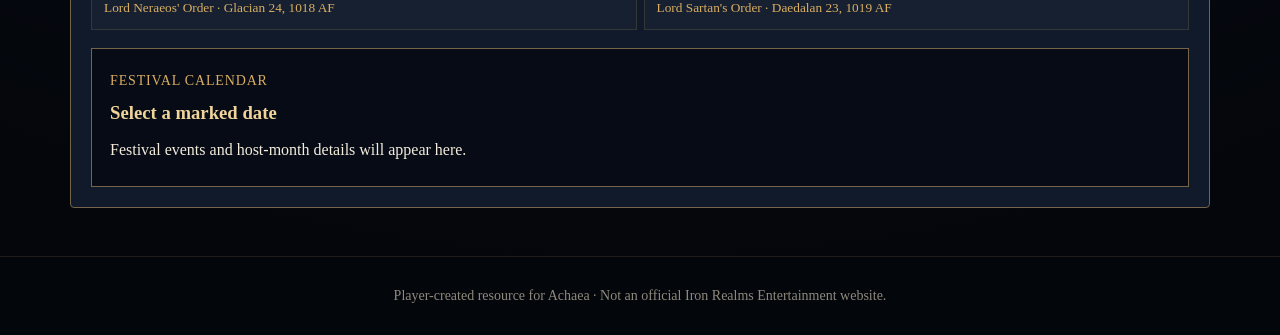
==== commit 2a7725b5: "Refresh stylesheet version for hanging shield: calendar.html" ====
--- a/calendar.html
+++ b/calendar.html
@@ -1,4 +1,4 @@
-<!doctype html><html lang="en"><head><meta charset="utf-8"><meta name="viewport" content="width=device-width,initial-scale=1"><title>Achaean Calendar · Grand Merchant Collective</title><link rel="stylesheet" href="styles.css"></head><body><header class="site-header inner-header">
+<!doctype html><html lang="en"><head><meta charset="utf-8"><meta name="viewport" content="width=device-width,initial-scale=1"><title>Achaean Calendar · Grand Merchant Collective</title><link rel="stylesheet" href="styles.css?v=hanging-shield-2"></head><body><header class="site-header inner-header">
   <a class="header-crest" href="index.html" aria-label="Grand Merchant Collective home"><img src="grand-merchant-collective-crest.png" alt="Grand Merchant Collective crest"></a>
   <div class="brand"><span class="eyebrow">ACHAEA</span><h1>Grand Merchant Collective</h1><p class="page-subtitle">Planner · Archive · Guide</p></div>
   <nav aria-label="Primary navigation"><a href="index.html">Home</a><a href="calendar.html">Calendar</a><a href="merchants.html">Merchants</a><a href="crucible.html">Crucible</a><a href="index.html#learning">Learning</a><a href="history.html">History</a><a href="index.html#contact">Contact</a></nav>
--- a/styles.css
+++ b/styles.css
@@ -140,3 +140,62 @@
 @media(max-width:900px){.merchant-directory{grid-template-columns:repeat(2,minmax(0,1fr))}.planner-grid{grid-template-columns:repeat(2,minmax(0,1fr))}}
 @media(max-width:600px){.merchant-directory,.planner-grid{grid-template-columns:1fr}.crucible-current,.trade-row,.trade-row:nth-of-type(even){grid-template-columns:1fr}.trade-row .trade-banner,.trade-row .trade-detail{grid-column:1;grid-row:auto}.trade-row .trade-banner{grid-row:1}.trade-banner{flex-direction:row;align-items:center;justify-content:flex-start}.mini-grid{grid-template-columns:1fr}.inner-header .brand h1{font-size:1.2rem}.crucible-motto{font-size:.875rem;letter-spacing:0}}
 @media(prefers-reduced-motion:reduce){html{scroll-behavior:auto}}
+
+/* Header arrangement from the marked reference. */
+.site-header.inner-header{
+  grid-template-columns:110px minmax(0,1fr) 110px;
+  grid-template-areas:"crest brand spacer" "crest nav nav";
+  column-gap:16px;
+  padding:10px max(3vw,16px);
+}
+.inner-header .header-crest{width:96px;height:96px;align-self:center}
+.inner-header .brand{text-align:center}
+.inner-header .brand h1{font-size:clamp(1.2rem,2.4vw,1.8rem)}
+.inner-header nav{justify-content:flex-end;margin-top:6px;gap:4px 20px}
+@media(max-width:700px){
+  .site-header.inner-header{
+    grid-template-columns:64px minmax(0,1fr);
+    grid-template-areas:"crest brand" "nav nav";
+    column-gap:12px;
+  }
+  .inner-header .header-crest{width:64px;height:64px}
+  .inner-header .brand h1{font-size:1.2rem;overflow-wrap:anywhere}
+  .inner-header nav{justify-content:flex-end;gap:4px 16px}
+}
+
+/* The Collective shield hangs from the banner instead of sitting inside it. */
+.site-header.inner-header{min-height:120px;overflow:visible}
+.inner-header .header-crest{
+  position:absolute;
+  left:max(3vw,16px);
+  bottom:-64px;
+  width:160px;
+  height:160px;
+  z-index:2;
+}
+@media(max-width:1500px){
+  .inner-header .header-crest{width:112px;height:112px;bottom:-28px}
+  .inner-header + main{margin-top:48px}
+}
+@media(max-width:700px){
+  .inner-header .header-crest{width:88px;height:88px;bottom:-28px}
+  .site-header.inner-header{min-height:120px}
+}
+
+/* Anchor the floating shield to the whole banner, outside its grid area. */
+.site-header.inner-header .header-crest{
+  grid-area:auto;
+  inset:auto auto -76px max(3vw,16px);
+  width:160px;
+  height:160px;
+  margin:0;
+}
+@media(max-width:1500px){
+  .site-header.inner-header .header-crest{bottom:-52px;width:112px;height:112px}
+  .inner-header + main{margin-top:72px}
+}
+@media(max-width:700px){
+  .site-header.inner-header .header-crest{bottom:-44px;width:88px;height:88px}
+  .inner-header + main{margin-top:64px}
+  .inner-header nav{padding-left:76px}
+}
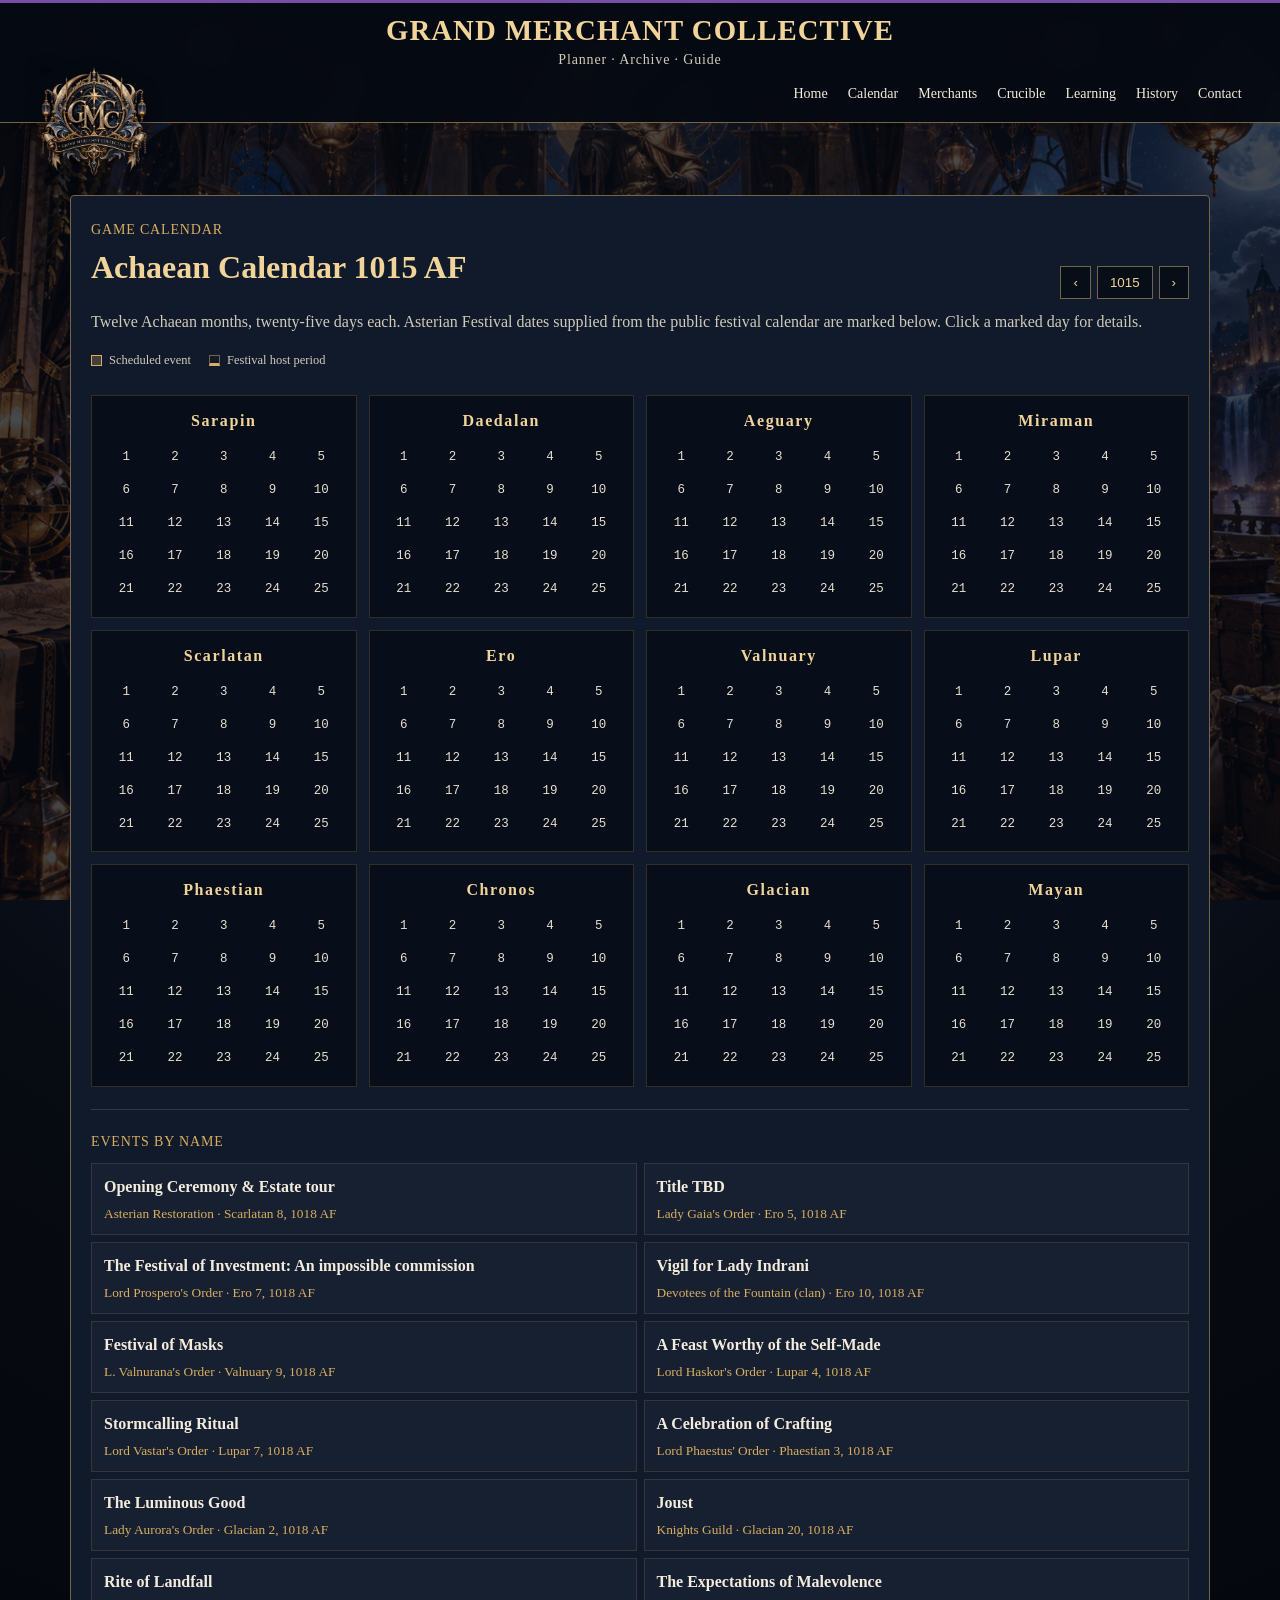
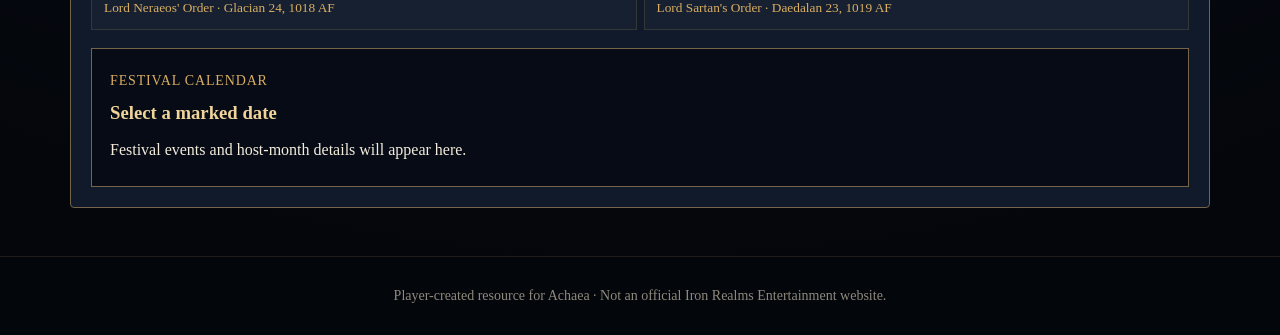
==== commit 895bfb59: "Refresh balanced shield and lighter background styles: calendar.html" ====
--- a/calendar.html
+++ b/calendar.html
@@ -1,4 +1,4 @@
-<!doctype html><html lang="en"><head><meta charset="utf-8"><meta name="viewport" content="width=device-width,initial-scale=1"><title>Achaean Calendar · Grand Merchant Collective</title><link rel="stylesheet" href="styles.css?v=hanging-shield-2"></head><body><header class="site-header inner-header">
+<!doctype html><html lang="en"><head><meta charset="utf-8"><meta name="viewport" content="width=device-width,initial-scale=1"><title>Achaean Calendar · Grand Merchant Collective</title><link rel="stylesheet" href="styles.css?v=balanced-shield-light"></head><body><header class="site-header inner-header">
   <a class="header-crest" href="index.html" aria-label="Grand Merchant Collective home"><img src="grand-merchant-collective-crest.png" alt="Grand Merchant Collective crest"></a>
   <div class="brand"><span class="eyebrow">ACHAEA</span><h1>Grand Merchant Collective</h1><p class="page-subtitle">Planner · Archive · Guide</p></div>
   <nav aria-label="Primary navigation"><a href="index.html">Home</a><a href="calendar.html">Calendar</a><a href="merchants.html">Merchants</a><a href="crucible.html">Crucible</a><a href="index.html#learning">Learning</a><a href="history.html">History</a><a href="index.html#contact">Contact</a></nav>
--- a/styles.css
+++ b/styles.css
@@ -199,3 +199,15 @@
   .inner-header + main{margin-top:64px}
   .inner-header nav{padding-left:76px}
 }
+
+/* Balance the shield in the left gutter and across the banner edge. */
+.site-header.inner-header .header-crest{bottom:0;transform:translateY(50%)}
+@media(min-width:1400px){
+  .site-header.inner-header .header-crest{
+    left:calc((100vw - min(1140px,94vw))/4);
+    transform:translate(-50%,50%);
+  }
+}
+body:before{
+  background:linear-gradient(rgba(5,9,17,.728),rgba(5,9,17,.752)),url("Prospero-shrine.png") center/cover no-repeat;
+}
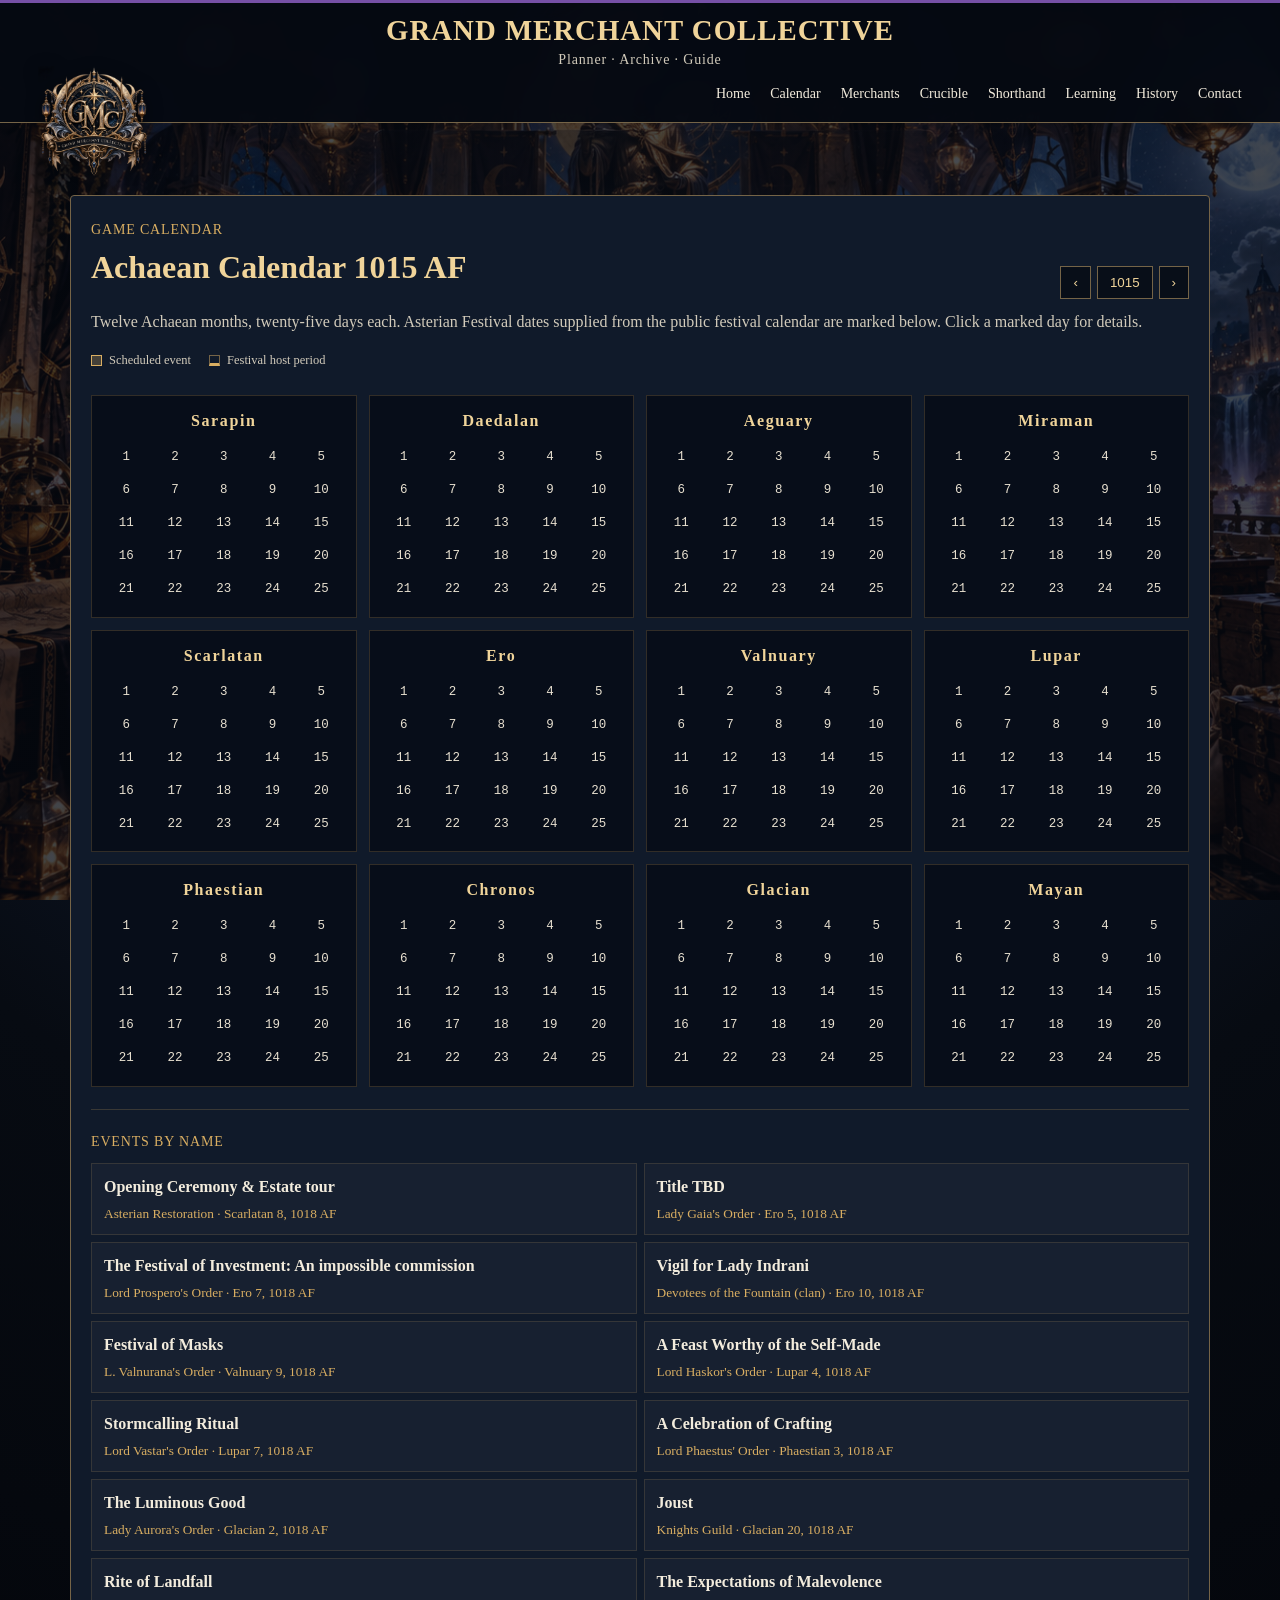
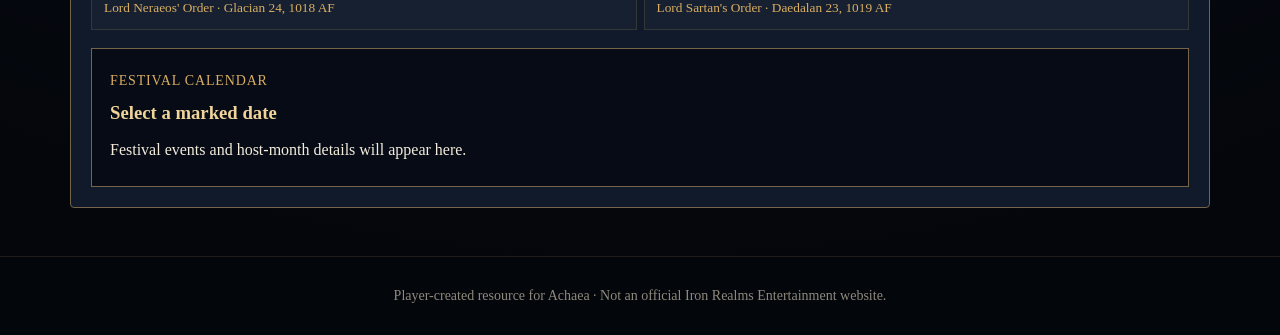
==== commit a2a94ec3: "Link Merchant Shorthand in primary navigation" ====
--- a/calendar.html
+++ b/calendar.html
@@ -1,7 +1,7 @@
 <!doctype html><html lang="en"><head><meta charset="utf-8"><meta name="viewport" content="width=device-width,initial-scale=1"><title>Achaean Calendar · Grand Merchant Collective</title><link rel="stylesheet" href="styles.css?v=balanced-shield-light"></head><body><header class="site-header inner-header">
   <a class="header-crest" href="index.html" aria-label="Grand Merchant Collective home"><img src="grand-merchant-collective-crest.png" alt="Grand Merchant Collective crest"></a>
   <div class="brand"><span class="eyebrow">ACHAEA</span><h1>Grand Merchant Collective</h1><p class="page-subtitle">Planner · Archive · Guide</p></div>
-  <nav aria-label="Primary navigation"><a href="index.html">Home</a><a href="calendar.html">Calendar</a><a href="merchants.html">Merchants</a><a href="crucible.html">Crucible</a><a href="index.html#learning">Learning</a><a href="history.html">History</a><a href="index.html#contact">Contact</a></nav>
+  <nav aria-label="Primary navigation"><a href="index.html">Home</a><a href="calendar.html">Calendar</a><a href="merchants.html">Merchants</a><a href="crucible.html">Crucible</a><a href="shorthand.html">Shorthand</a><a href="index.html#learning">Learning</a><a href="history.html">History</a><a href="index.html#contact">Contact</a></nav>
 </header><main><section id="calendar" class="panel section calendar-section">
  <div class="section-head">
   <div><span class="kicker">Game Calendar</span><h2>Achaean Calendar <span id="yearLabel">1015 AF</span></h2></div>
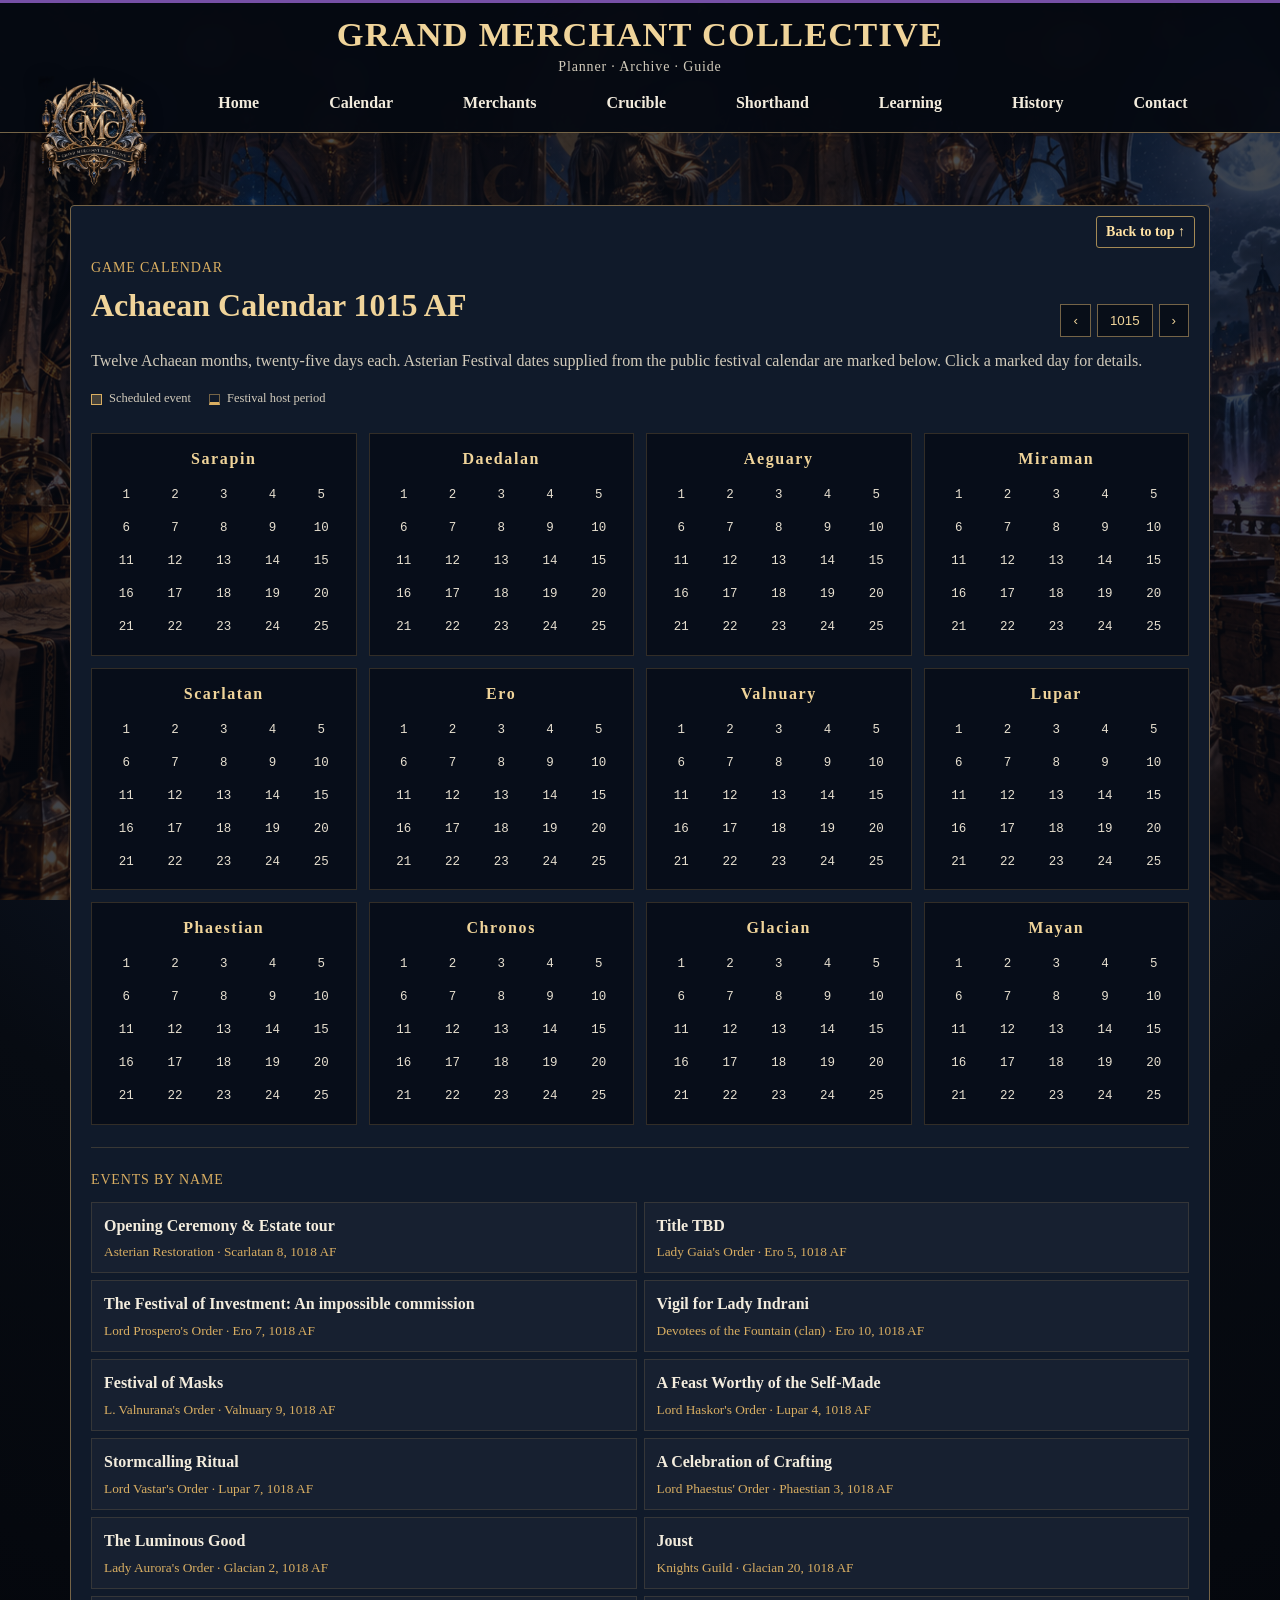
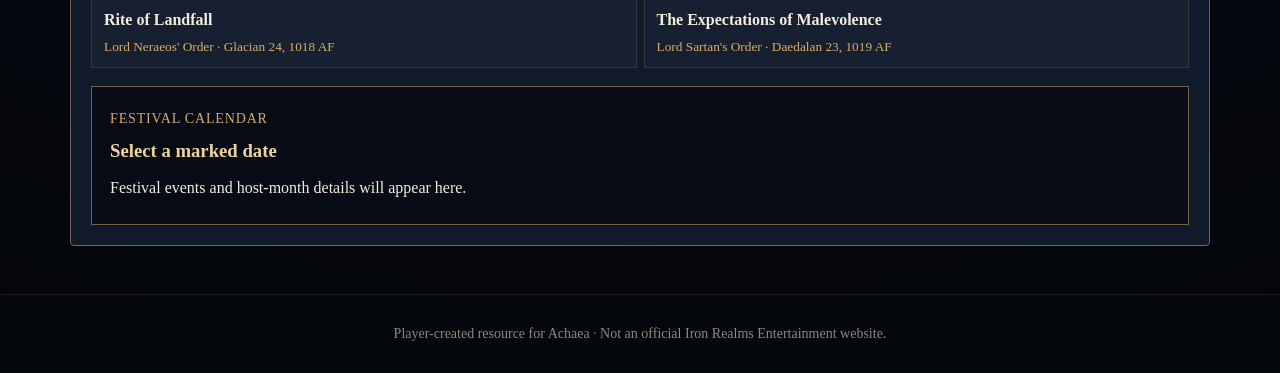
==== commit e6e76f4d: "Add Back to top links to content sections" ====
--- a/calendar.html
+++ b/calendar.html
@@ -1,8 +1,8 @@
-<!doctype html><html lang="en"><head><meta charset="utf-8"><meta name="viewport" content="width=device-width,initial-scale=1"><title>Achaean Calendar · Grand Merchant Collective</title><link rel="stylesheet" href="styles.css?v=balanced-shield-light"></head><body><header class="site-header inner-header">
+<!doctype html><html lang="en"><head><meta charset="utf-8"><meta name="viewport" content="width=device-width,initial-scale=1"><title>Achaean Calendar · Grand Merchant Collective</title><link rel="stylesheet" href="styles.css?v=section-top-links"></head><body id="top"><header class="site-header inner-header">
   <a class="header-crest" href="index.html" aria-label="Grand Merchant Collective home"><img src="grand-merchant-collective-crest.png" alt="Grand Merchant Collective crest"></a>
   <div class="brand"><span class="eyebrow">ACHAEA</span><h1>Grand Merchant Collective</h1><p class="page-subtitle">Planner · Archive · Guide</p></div>
   <nav aria-label="Primary navigation"><a href="index.html">Home</a><a href="calendar.html">Calendar</a><a href="merchants.html">Merchants</a><a href="crucible.html">Crucible</a><a href="shorthand.html">Shorthand</a><a href="index.html#learning">Learning</a><a href="history.html">History</a><a href="index.html#contact">Contact</a></nav>
-</header><main><section id="calendar" class="panel section calendar-section">
+</header><main><section id="calendar" class="panel section calendar-section has-section-top"><a class="section-top-link" href="#top" aria-label="Back to top of page">Back to top ↑</a>
  <div class="section-head">
   <div><span class="kicker">Game Calendar</span><h2>Achaean Calendar <span id="yearLabel">1015 AF</span></h2></div>
   <div class="year-controls"><button id="prevYear">‹</button><button id="todayYear">1015</button><button id="nextYear">›</button></div>
--- a/styles.css
+++ b/styles.css
@@ -95,7 +95,7 @@
 body:before{background:linear-gradient(#050911e8,#050911ef),url("Prospero-shrine.png") center/cover no-repeat}
 a{color:var(--gold2);text-underline-offset:.2em}
 :focus-visible{outline:3px solid var(--gold2);outline-offset:4px}
-.site-header.inner-header{position:relative;min-height:0;grid-template-columns:56px minmax(0,1fr);grid-template-areas:"crest brand" "nav nav";padding:12px max(3vw,16px);border-top:3px solid #7650a6}
+.site-header.inner-header{position:sticky;top:0;min-height:0;grid-template-columns:56px minmax(0,1fr);grid-template-areas:"crest brand" "nav nav";padding:12px max(3vw,16px);border-top:3px solid #7650a6}
 .inner-header .header-crest{width:48px;height:48px}
 .inner-header .brand h1{font-size:clamp(1.2rem,2.4vw,1.8rem);line-height:1.25;letter-spacing:.035em}
 .inner-header .page-subtitle{font-size:.875rem;letter-spacing:.06em}
@@ -211,3 +211,49 @@
 body:before{
   background:linear-gradient(rgba(5,9,17,.728),rgba(5,9,17,.752)),url("Prospero-shrine.png") center/cover no-repeat;
 }
+
+/* Keep navigation available and leave room above linked sections. */
+html{scroll-padding-top:180px}
+.site-header.inner-header{position:sticky;top:0;z-index:100}
+@media(max-width:700px){html{scroll-padding-top:240px}}
+
+/* Full-width, opaque history category legend. */
+.history-key{display:grid;grid-template-columns:90px minmax(0,1fr);align-items:stretch;gap:16px;width:100%;padding:16px;margin:22px 0;background:#101a2a;border:1px solid #9d875a;border-radius:4px}
+.history-key-title{align-self:center;color:#fff0cb;font-size:1rem}
+.history-key-items{display:grid;grid-template-columns:repeat(6,minmax(0,1fr));gap:10px}
+.history-key .history-chip{display:flex;align-items:center;justify-content:center;min-height:52px;padding:10px;text-align:center;font-size:.9375rem;font-weight:700;line-height:1.4;letter-spacing:0;text-transform:none;border-width:1px;background:#0a1321}
+.history-key .leadership{background:#31271a;color:#ffe2a3;border-color:#c9a863}
+.history-key .office{background:#182a40;color:#d1e7ff;border-color:#8facd0}
+.history-key .structure{background:#2a223a;color:#e6d7ff;border-color:#b09bcf}
+.history-key .place{background:#1d3025;color:#d6eed9;border-color:#8aac92}
+.history-key .patron{background:#33251a;color:#ffdcaa;border-color:#c29d6f}
+.history-key .event{background:#352127;color:#ffd9dc;border-color:#c38f95}
+.history-type{font-size:.875rem;font-weight:700;letter-spacing:.025em;background:#101a2a}
+@media(max-width:1100px){.history-key-items{grid-template-columns:repeat(3,minmax(0,1fr))}}
+@media(max-width:600px){.history-key{grid-template-columns:1fr;gap:10px}.history-key-items{grid-template-columns:repeat(2,minmax(0,1fr))}}
+@media(max-width:360px){.history-key-items{grid-template-columns:1fr}}
+
+/* Clear, opaque pull-downs and expandable section headings. */
+select{background:#101a2a!important;color:#fff0cb!important;border:1px solid #b69a63!important;padding:12px;font:inherit;font-weight:700;min-height:44px}
+select option{background:#101a2a;color:#fff0cb}
+details>summary{display:list-item;list-style-position:inside;box-sizing:border-box;padding:12px 14px;background:#182539;color:#fff0cb;border:1px solid #a0885b;font-size:1rem;font-weight:700;line-height:1.45;cursor:pointer}
+details[open]>summary{border-bottom:2px solid #b592cd}
+details>summary:hover{background:#22334b}
+.market-line-library{margin:18px 0 24px}.market-line-library select{display:block;width:100%;margin:10px 0}
+.market-suggestion{display:block;width:100%;padding:12px 14px;margin:8px 0;text-align:left;color:#f9ead0;background:#0a1321;border:1px solid #786746;font:inherit;cursor:pointer}
+.market-suggestion:hover,.market-suggestion:focus-visible{background:#22334b;border-color:#d9ae62}
+
+.market-generator input{display:block;box-sizing:border-box;width:100%;padding:12px;margin:8px 0 16px;background:#080f19;border:1px solid #a48a55;color:#fff4dc;font:inherit}.market-generated{min-height:60px;background:#182539!important;color:#fff0cb!important;border:1px solid #b69a63!important;padding:16px!important;font-weight:700;overflow-wrap:anywhere}
+
+.site-header.inner-header .brand h1{font-weight:700;font-size:clamp(1.3rem,2.8vw,2.15rem)}
+.site-header.inner-header nav{justify-content:space-evenly;gap:4px 16px}
+.site-header.inner-header nav a{font-size:1rem;font-weight:700}
+@media(max-width:700px){.site-header.inner-header .brand h1{font-size:1.2rem}.site-header.inner-header nav{gap:2px 12px}}
+
+/* A direct return to navigation in every content section. */
+.has-section-top{position:relative;padding-top:48px}
+.section-top-link{position:absolute;top:10px;right:14px;display:inline-flex;align-items:center;min-height:32px;padding:4px 9px;background:#101a2a;color:#ffe2a3;border:1px solid #a48a55;border-radius:3px;font-size:.875rem;font-weight:700;text-decoration:none;z-index:2}
+.section-top-link:hover{background:#26374e;color:#fff5de}
+.section-top-link:focus-visible{outline:3px solid #d5b9ec;outline-offset:3px}
+
+@media(max-width:380px){html{scroll-padding-top:320px}}
